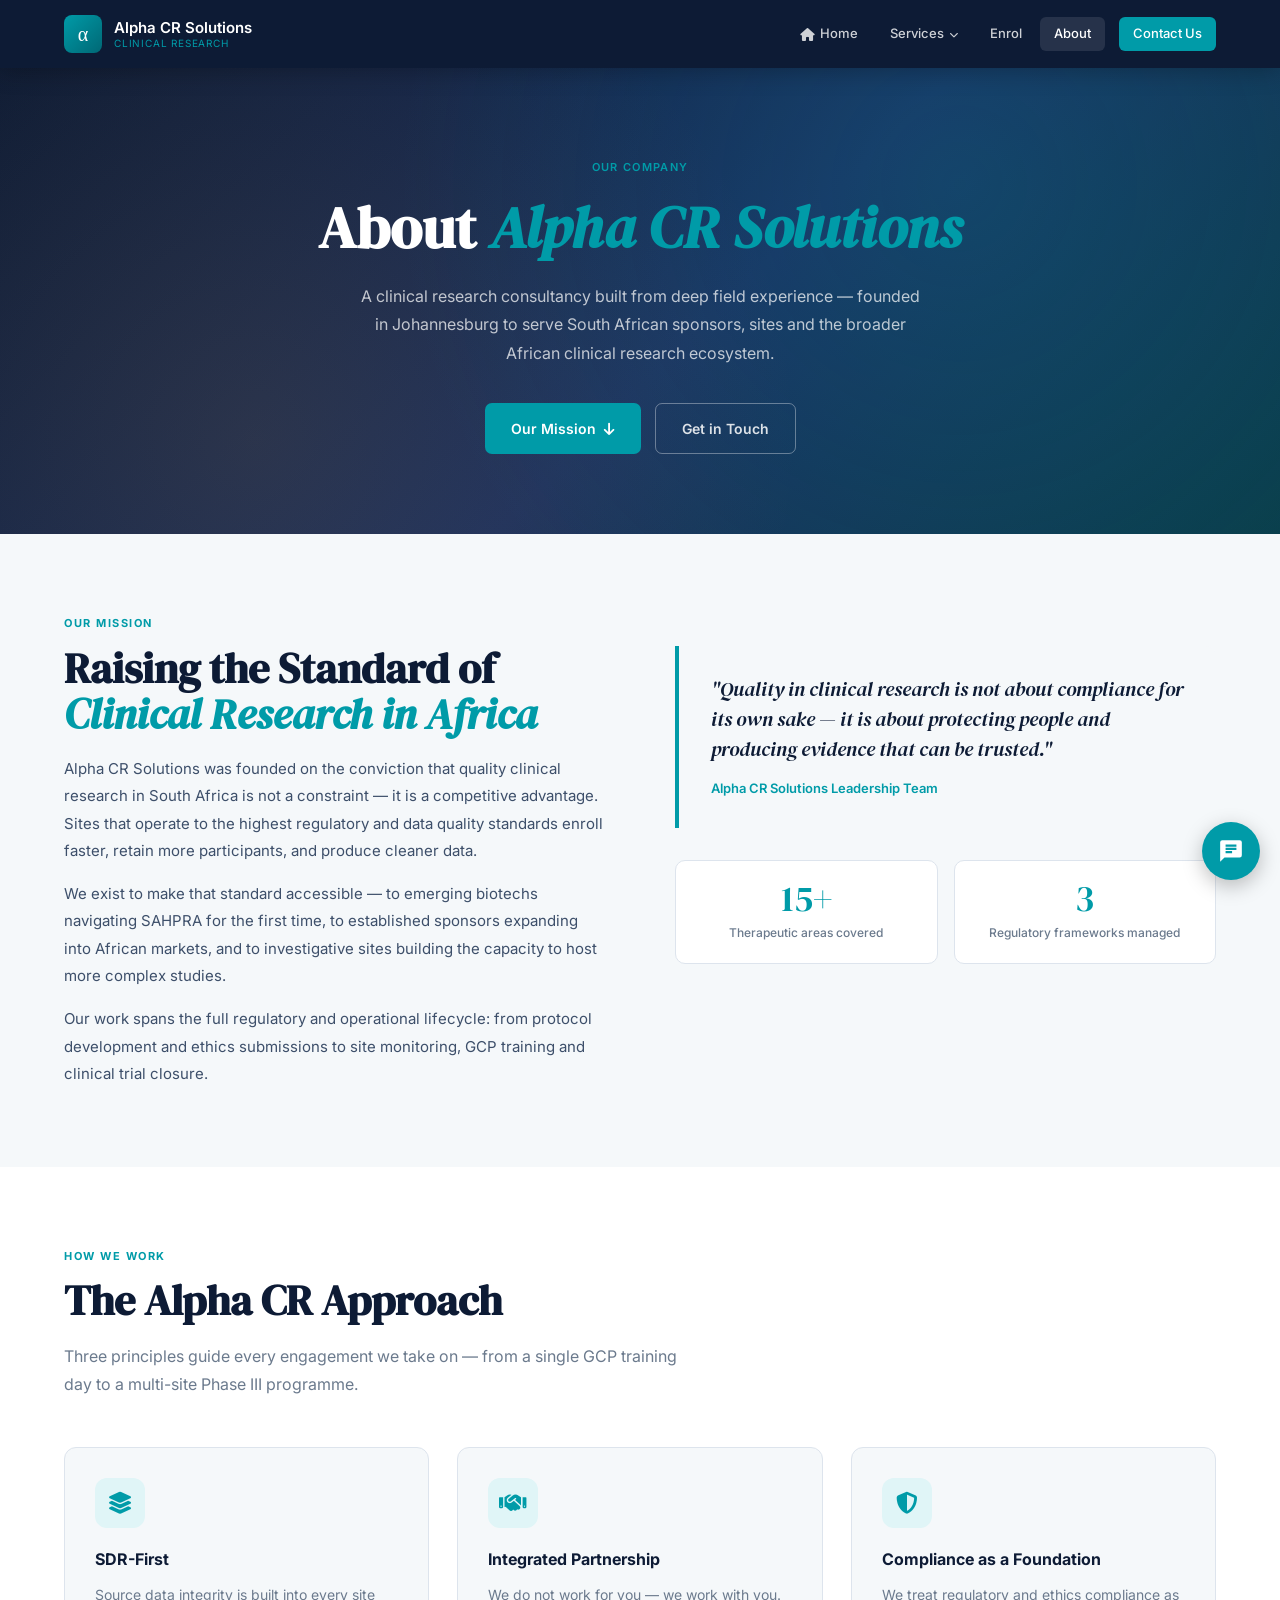
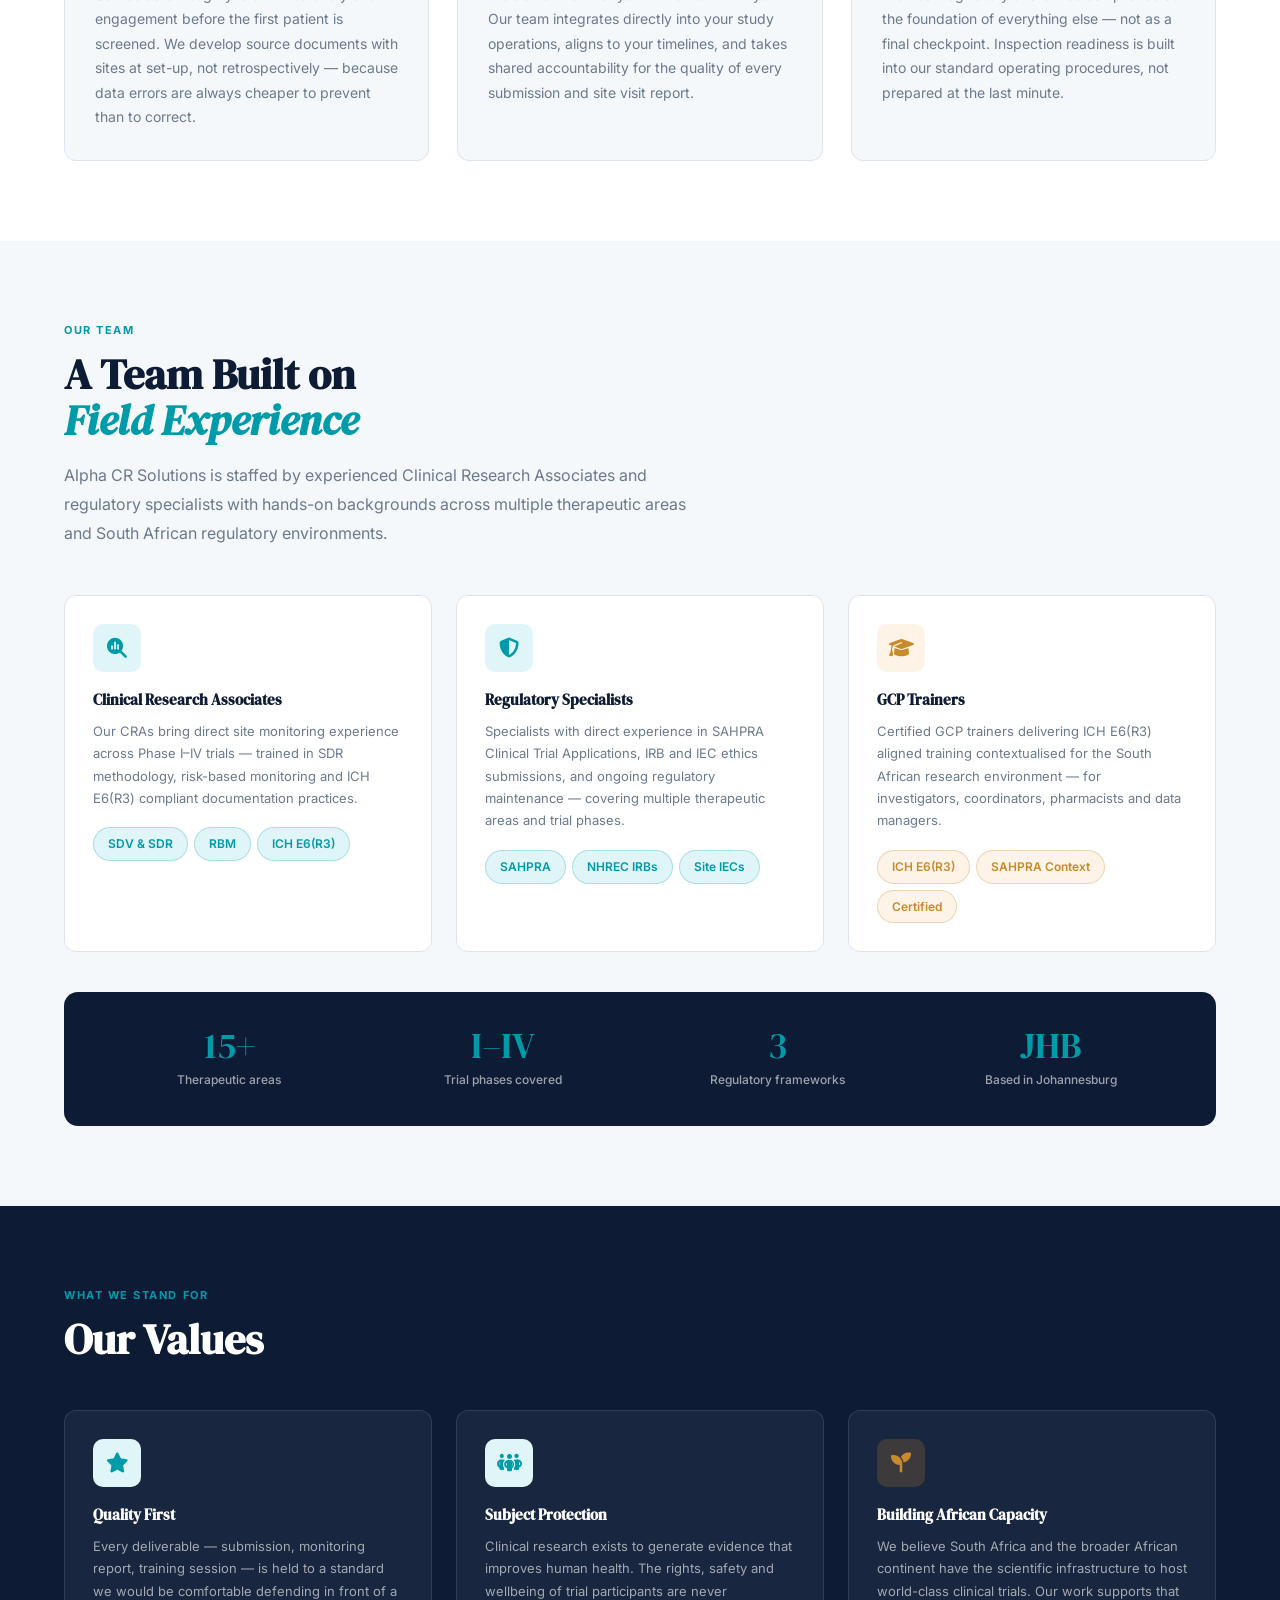
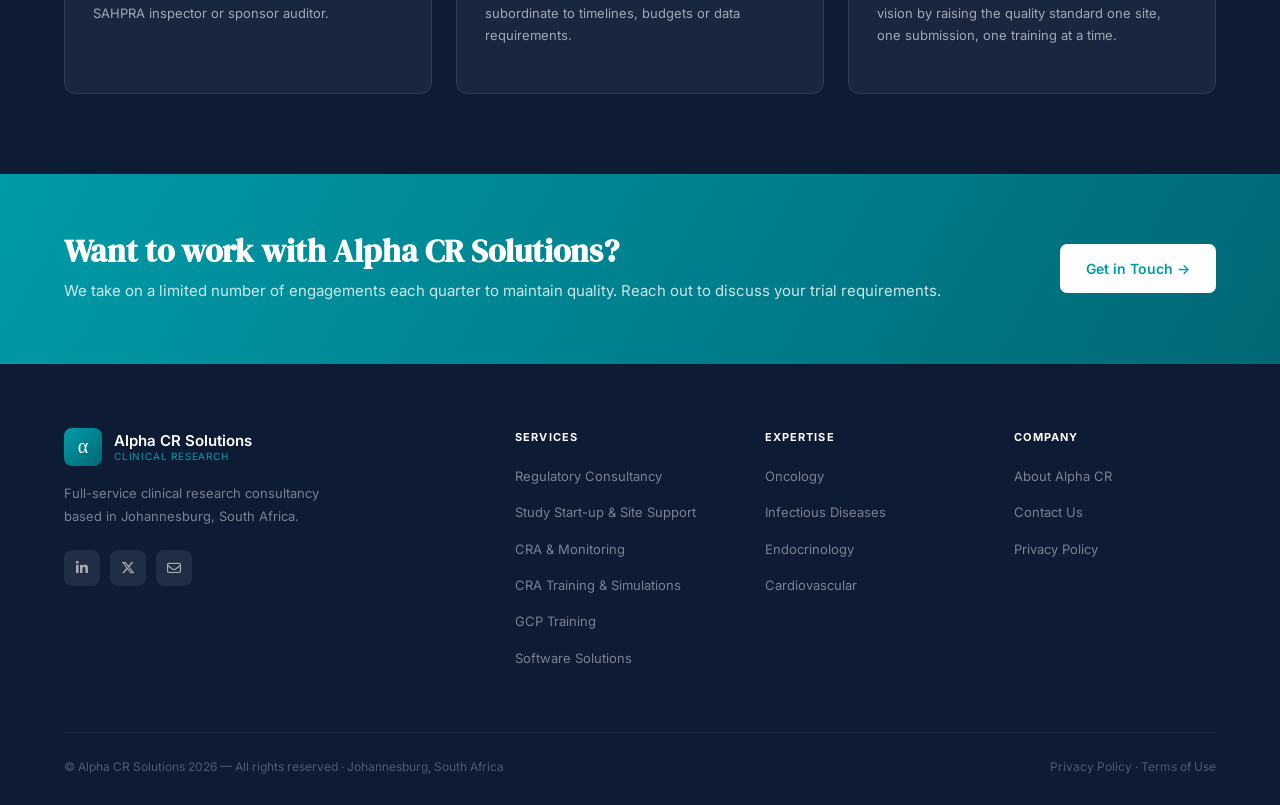
==== about.html @ a2007167 "Teach chat assistant about TransCelerate GCP recognition Add a dedicated TransCelerate topic and key" ====
<!DOCTYPE html>
<html lang="en">
<head>
<meta charset="UTF-8">
<meta name="viewport" content="width=device-width, initial-scale=1.0">
<title>About Us | Alpha CR Solutions</title>
<meta name="description" content="About Alpha CR Solutions — clinical research consultancy in Johannesburg, South Africa. SAHPRA regulatory submissions, GCP training and CRA services.">
<link href="https://fonts.googleapis.com/css2?family=DM+Serif+Display:ital@0;1&family=Inter:wght@300;400;500;600;700&display=swap" rel="stylesheet">
<link rel="stylesheet" href="https://cdnjs.cloudflare.com/ajax/libs/font-awesome/6.5.0/css/all.min.css">
<link rel="stylesheet" href="main.css">
<link rel="icon" href="favicon.svg" type="image/svg+xml">
<link rel="icon" type="image/png" sizes="32x32" href="favicon-32x32.png">
<link rel="icon" type="image/png" sizes="96x96" href="favicon-96x96.png">
<link rel="icon" type="image/png" sizes="16x16" href="favicon-16x16.png">
<link rel="apple-touch-icon" href="apple-touch-icon.png">
</head>
<body>

<!-- NAV -->
<nav class="site-nav">
  <a href="index.html" class="nav-logo">
    <div class="nav-logo-mark">α</div>
    <div class="nav-logo-text">Alpha CR Solutions<span>Clinical Research</span></div>
  </a>
  <ul class="nav-menu">
    <li><a href="index.html"><i class="fa-solid fa-house"></i> Home</a></li>
    <li>
      <a href="#">Services <i class="fa-solid fa-chevron-down"></i></a>
      <ul class="nav-dropdown">
        <li><a href="regulatory-consultancy.html"><i class="fa-solid fa-shield-halved"></i>Regulatory Consultancy</a></li>
        <li><a href="study-startup.html"><i class="fa-solid fa-rocket"></i>Study Start-up &amp; Site Support</a></li>
        <li><a href="cra-monitoring.html"><i class="fa-solid fa-magnifying-glass-chart"></i>CRA &amp; Monitoring</a></li>
        <li><a href="cra-training.html"><i class="fa-solid fa-user-graduate"></i>CRA Training &amp; Simulations</a></li>
        <li><a href="gcp-training.html"><i class="fa-solid fa-graduation-cap"></i>GCP Training</a></li>
        <li><a href="software.html"><i class="fa-solid fa-laptop-code"></i>Software Solutions</a></li>
      </ul>
    </li>
    <li><a href="enrolment.html">Enrol</a></li>
    <li class="active"><a href="about.html">About</a></li>
    <li><a href="contact.html" class="nav-cta">Contact Us</a></li>
  </ul>
  <button class="nav-hamburger" id="nav-burger"><span></span><span></span><span></span></button>
</nav>
<nav class="nav-mobile" id="nav-mobile">
  <a href="index.html">Home</a>
  <span class="mob-section">Services</span>
  <a href="regulatory-consultancy.html">Regulatory Consultancy</a>
  <a href="study-startup.html">Study Start-up &amp; Site Support</a>
  <a href="cra-monitoring.html">CRA &amp; Monitoring</a>
  <a href="cra-training.html">CRA Training &amp; Simulations</a>
  <a href="gcp-training.html">GCP Training</a>
  <a href="software.html">Software Solutions</a>
  <a href="enrolment.html">Enrol</a>
  <span class="mob-section">Company</span>
  <a href="about.html">About Us</a>
  <a href="contact.html" class="mob-cta">Contact Us</a>
</nav>

<!-- HERO -->
<section class="hero">
  <div class="hero-inner" style="max-width:800px;text-align:center;margin:0 auto;">
    <p class="hero-breadcrumb">Our Company</p>
    <h1>About <em>Alpha CR Solutions</em></h1>
    <p class="hero-sub" style="margin:0 auto 36px;max-width:560px;">A clinical research consultancy built from deep field experience — founded in Johannesburg to serve South African sponsors, sites and the broader African clinical research ecosystem.</p>
    <div class="hero-actions" style="justify-content:center;">
      <a href="#mission" class="btn btn-primary">Our Mission <i class="fa-solid fa-arrow-down"></i></a>
      <a href="contact.html" class="btn btn-ghost">Get in Touch</a>
    </div>
  </div>
</section>

<!-- MISSION -->
<section class="bg-off" id="mission">
  <div class="section-inner">
    <div style="display:grid;grid-template-columns:1fr 1fr;gap:70px;align-items:start;">
      <div>
        <span class="section-label">Our Mission</span>
        <h2 class="section-title">Raising the Standard of<br><em>Clinical Research in Africa</em></h2>
        <p style="font-size:15px;color:#3d4f6a;line-height:1.82;margin-bottom:16px;">Alpha CR Solutions was founded on the conviction that quality clinical research in South Africa is not a constraint — it is a competitive advantage. Sites that operate to the highest regulatory and data quality standards enroll faster, retain more participants, and produce cleaner data.</p>
        <p style="font-size:15px;color:#3d4f6a;line-height:1.82;margin-bottom:16px;">We exist to make that standard accessible — to emerging biotechs navigating SAHPRA for the first time, to established sponsors expanding into African markets, and to investigative sites building the capacity to host more complex studies.</p>
        <p style="font-size:15px;color:#3d4f6a;line-height:1.82;">Our work spans the full regulatory and operational lifecycle: from protocol development and ethics submissions to site monitoring, GCP training and clinical trial closure.</p>
      </div>
      <div>
        <div class="quote-block">
          <p>"Quality in clinical research is not about compliance for its own sake — it is about protecting people and producing evidence that can be trusted."</p>
          <cite>Alpha CR Solutions Leadership Team</cite>
        </div>
        <div style="margin-top:28px;display:grid;grid-template-columns:1fr 1fr;gap:16px;">
          <div style="background:var(--white);border:1px solid var(--border);border-radius:10px;padding:20px;text-align:center;">
            <div style="font-family:'DM Serif Display',serif;font-size:36px;color:var(--teal);line-height:1;">15+</div>
            <div style="font-size:12px;color:var(--gray);margin-top:6px;font-weight:500;">Therapeutic areas covered</div>
          </div>
          <div style="background:var(--white);border:1px solid var(--border);border-radius:10px;padding:20px;text-align:center;">
            <div style="font-family:'DM Serif Display',serif;font-size:36px;color:var(--teal);line-height:1;">3</div>
            <div style="font-size:12px;color:var(--gray);margin-top:6px;font-weight:500;">Regulatory frameworks managed</div>
          </div>
        </div>
      </div>
    </div>
  </div>
</section>

<!-- OUR APPROACH -->
<section class="bg-white" id="approach">
  <div class="section-inner">
    <span class="section-label">How We Work</span>
    <h2 class="section-title">The Alpha CR Approach</h2>
    <p class="section-lead">Three principles guide every engagement we take on — from a single GCP training day to a multi-site Phase III programme.</p>
    <div class="values-grid">
      <div class="value-card">
        <div class="value-icon"><i class="fa-solid fa-layer-group"></i></div>
        <h4>SDR-First</h4>
        <p>Source data integrity is built into every site engagement before the first patient is screened. We develop source documents with sites at set-up, not retrospectively — because data errors are always cheaper to prevent than to correct.</p>
      </div>
      <div class="value-card">
        <div class="value-icon"><i class="fa-solid fa-handshake"></i></div>
        <h4>Integrated Partnership</h4>
        <p>We do not work for you — we work with you. Our team integrates directly into your study operations, aligns to your timelines, and takes shared accountability for the quality of every submission and site visit report.</p>
      </div>
      <div class="value-card">
        <div class="value-icon"><i class="fa-solid fa-shield-halved"></i></div>
        <h4>Compliance as a Foundation</h4>
        <p>We treat regulatory and ethics compliance as the foundation of everything else — not as a final checkpoint. Inspection readiness is built into our standard operating procedures, not prepared at the last minute.</p>
      </div>
    </div>
  </div>
</section>

<!-- TEAM -->
<section class="bg-off">
  <div class="section-inner">
    <span class="section-label">Our Team</span>
    <h2 class="section-title">A Team Built on<br><em>Field Experience</em></h2>
    <p class="section-lead">Alpha CR Solutions is staffed by experienced Clinical Research Associates and regulatory specialists with hands-on backgrounds across multiple therapeutic areas and South African regulatory environments.</p>

    <div class="cards-grid-3" style="margin-top:48px;">
      <div class="service-card">
        <div class="card-icon"><i class="fa-solid fa-magnifying-glass-chart"></i></div>
        <h3>Clinical Research Associates</h3>
        <p>Our CRAs bring direct site monitoring experience across Phase I–IV trials — trained in SDR methodology, risk-based monitoring and ICH E6(R3) compliant documentation practices.</p>
        <div style="margin-top:16px;display:flex;gap:6px;flex-wrap:wrap;">
          <span class="badge badge-teal">SDV &amp; SDR</span>
          <span class="badge badge-teal">RBM</span>
          <span class="badge badge-teal">ICH E6(R3)</span>
        </div>
      </div>
      <div class="service-card">
        <div class="card-icon"><i class="fa-solid fa-shield-halved"></i></div>
        <h3>Regulatory Specialists</h3>
        <p>Specialists with direct experience in SAHPRA Clinical Trial Applications, IRB and IEC ethics submissions, and ongoing regulatory maintenance — covering multiple therapeutic areas and trial phases.</p>
        <div style="margin-top:16px;display:flex;gap:6px;flex-wrap:wrap;">
          <span class="badge badge-teal">SAHPRA</span>
          <span class="badge badge-teal">NHREC IRBs</span>
          <span class="badge badge-teal">Site IECs</span>
        </div>
      </div>
      <div class="service-card">
        <div class="card-icon gold"><i class="fa-solid fa-graduation-cap"></i></div>
        <h3>GCP Trainers</h3>
        <p>Certified GCP trainers delivering ICH E6(R3) aligned training contextualised for the South African research environment — for investigators, coordinators, pharmacists and data managers.</p>
        <div style="margin-top:16px;display:flex;gap:6px;flex-wrap:wrap;">
          <span class="badge badge-gold">ICH E6(R3)</span>
          <span class="badge badge-gold">SAHPRA Context</span>
          <span class="badge badge-gold">Certified</span>
        </div>
      </div>
    </div>

    <!-- Collective expertise strip -->
    <div style="background:var(--navy);border-radius:14px;padding:36px 40px;margin-top:40px;display:grid;grid-template-columns:repeat(4,1fr);gap:24px;">
      <div style="text-align:center;">
        <div style="font-family:'DM Serif Display',serif;font-size:36px;color:var(--teal);line-height:1;">15+</div>
        <div style="font-size:12px;color:rgba(255,255,255,.6);margin-top:6px;font-weight:500;">Therapeutic areas</div>
      </div>
      <div style="text-align:center;">
        <div style="font-family:'DM Serif Display',serif;font-size:36px;color:var(--teal);line-height:1;">I–IV</div>
        <div style="font-size:12px;color:rgba(255,255,255,.6);margin-top:6px;font-weight:500;">Trial phases covered</div>
      </div>
      <div style="text-align:center;">
        <div style="font-family:'DM Serif Display',serif;font-size:36px;color:var(--teal);line-height:1;">3</div>
        <div style="font-size:12px;color:rgba(255,255,255,.6);margin-top:6px;font-weight:500;">Regulatory frameworks</div>
      </div>
      <div style="text-align:center;">
        <div style="font-family:'DM Serif Display',serif;font-size:36px;color:var(--teal);line-height:1;">JHB</div>
        <div style="font-size:12px;color:rgba(255,255,255,.6);margin-top:6px;font-weight:500;">Based in Johannesburg</div>
      </div>
    </div>
  </div>
</section>

<!-- VALUES -->
<section class="bg-navy">
  <div class="section-inner">
    <span class="section-label">What We Stand For</span>
    <h2 class="section-title" style="color:#fff;">Our Values</h2>
    <div class="cards-grid-3" style="margin-top:48px;">
      <div class="service-card dark">
        <div class="card-icon"><i class="fa-solid fa-star"></i></div>
        <h3>Quality First</h3>
        <p>Every deliverable — submission, monitoring report, training session — is held to a standard we would be comfortable defending in front of a SAHPRA inspector or sponsor auditor.</p>
      </div>
      <div class="service-card dark">
        <div class="card-icon"><i class="fa-solid fa-people-group"></i></div>
        <h3>Subject Protection</h3>
        <p>Clinical research exists to generate evidence that improves human health. The rights, safety and wellbeing of trial participants are never subordinate to timelines, budgets or data requirements.</p>
      </div>
      <div class="service-card dark">
        <div class="card-icon" style="background:rgba(201,138,43,.2);color:var(--gold);"><i class="fa-solid fa-seedling"></i></div>
        <h3>Building African Capacity</h3>
        <p>We believe South Africa and the broader African continent have the scientific infrastructure to host world-class clinical trials. Our work supports that vision by raising the quality standard one site, one submission, one training at a time.</p>
      </div>
    </div>
  </div>
</section>

<!-- CTA -->
<section class="cta-banner">
  <div class="cta-banner-inner">
    <div class="cta-text">
      <h2>Want to work with Alpha CR Solutions?</h2>
      <p>We take on a limited number of engagements each quarter to maintain quality. Reach out to discuss your trial requirements.</p>
    </div>
    <a href="contact.html" class="btn btn-white">Get in Touch →</a>
  </div>
</section>

<!-- FOOTER -->
<footer class="site-footer">
  <div class="footer-grid">
    <div class="footer-brand">
      <a href="index.html" class="nav-logo" style="margin-bottom:4px;">
        <div class="nav-logo-mark">α</div>
        <div class="nav-logo-text" style="color:#fff;">Alpha CR Solutions<span>Clinical Research</span></div>
      </a>
      <p>Full-service clinical research consultancy based in Johannesburg, South Africa.</p>
      <div class="social-links">
        <a href="https://www.linkedin.com/company/alpha-cr-solutions/" target="_blank" rel="noopener"><i class="fa-brands fa-linkedin-in"></i></a>
        <a href="https://x.com/acrsoln" target="_blank" rel="noopener" aria-label="X / Twitter"><i class="fa-brands fa-x-twitter"></i></a>
        <a href="mailto:info@alphacrsolutions.co.za"><i class="fa-regular fa-envelope"></i></a>
      </div>
    </div>
    <div class="footer-col"><h4>Services</h4><ul>
      <li><a href="regulatory-consultancy.html">Regulatory Consultancy</a></li>
      <li><a href="study-startup.html">Study Start-up &amp; Site Support</a></li>
      <li><a href="cra-monitoring.html">CRA &amp; Monitoring</a></li>
      <li><a href="cra-training.html">CRA Training &amp; Simulations</a></li>
      <li><a href="gcp-training.html">GCP Training</a></li>
      <li><a href="software.html">Software Solutions</a></li>
    </ul></div>
    <div class="footer-col"><h4>Expertise</h4><ul>
      <li><a href="#">Oncology</a></li><li><a href="#">Infectious Diseases</a></li>
      <li><a href="#">Endocrinology</a></li><li><a href="#">Cardiovascular</a></li>
    </ul></div>
    <div class="footer-col"><h4>Company</h4><ul>
      <li><a href="about.html">About Alpha CR</a></li>
      <li><a href="contact.html">Contact Us</a></li>
      <li><a href="privacy-policy.html">Privacy Policy</a></li>
    </ul></div>
  </div>
  <div class="footer-bottom">
    <span>© Alpha CR Solutions 2026 — All rights reserved · Johannesburg, South Africa</span>
    <span><a href="privacy-policy.html">Privacy Policy</a> · <a href="terms-of-use.html">Terms of Use</a></span>
  </div>
</footer>
<script src="main.js"></script>
<script src="chat-widget.js?v=2" defer></script>
</body>
</html>
---- main.css ----
/* ================================================================
   ALPHA CR SOLUTIONS — MAIN STYLESHEET
   Fonts: DM Serif Display + Inter (Google Fonts)
   Icons: Font Awesome 6
   ================================================================ */

/* ── Variables ─────────────────────────────────────────────────── */
:root {
  --navy:     #0D1B35;
  --navy-md:  #1a2f54;
  --teal:     #009BA8;
  --teal-dk:  #006875;
  --teal-lt:  #e0f5f7;
  --gold:     #C98A2B;
  --gold-lt:  #fdf4e7;
  --white:    #ffffff;
  --off:      #F5F8FA;
  --gray:     #6b7a8d;
  --gray-lt:  #9aabb8;
  --border:   #dde4ed;
  --text:     #1a2740;
  --radius:   10px;
  --shadow:   0 4px 24px rgba(0,0,0,0.07);
  --shadow-lg:0 12px 48px rgba(0,0,0,0.12);
}

/* ── Reset & Base ──────────────────────────────────────────────── */
*, *::before, *::after { box-sizing: border-box; margin: 0; padding: 0; }
html { scroll-behavior: smooth; font-size: 16px; }
body {
  font-family: 'Inter', sans-serif;
  color: var(--text);
  background: var(--white);
  line-height: 1.65;
  -webkit-font-smoothing: antialiased;
  overflow-x: hidden;
}
img { max-width: 100%; display: block; }
a { text-decoration: none; color: inherit; }
ul { list-style: none; }

/* ── Typography ────────────────────────────────────────────────── */
.serif { font-family: 'DM Serif Display', serif; }
h1, h2, h3 { font-family: 'DM Serif Display', serif; line-height: 1.1; }
h1 { font-size: clamp(34px, 5vw, 58px); }
h2 { font-size: clamp(26px, 3.5vw, 42px); }
h3 { font-size: clamp(18px, 2vw, 22px); }

/* ── Section shells ────────────────────────────────────────────── */
section { padding: 80px 5%; }
.section-inner { max-width: 1200px; margin: 0 auto; }
.section-label {
  display: block;
  font-size: 11px; font-weight: 700;
  letter-spacing: 0.14em; text-transform: uppercase;
  color: var(--teal); margin-bottom: 12px;
}
.section-title { color: var(--navy); margin-bottom: 18px; }
.section-title em { font-style: italic; color: var(--teal); }
.section-lead {
  font-size: 16px; color: var(--gray);
  max-width: 640px; line-height: 1.8;
}
.section-centered { text-align: center; }
.section-centered .section-lead { margin: 0 auto; }
.bg-off   { background: var(--off); }
.bg-white { background: var(--white); }
.bg-navy  { background: var(--navy); }

/* ── Buttons ───────────────────────────────────────────────────── */
.btn {
  display: inline-flex; align-items: center; gap: 8px;
  padding: 13px 26px; border-radius: 7px;
  font-size: 14px; font-weight: 600;
  transition: transform 0.15s, box-shadow 0.2s, background 0.2s;
  cursor: pointer; border: none;
}
.btn:hover { transform: translateY(-1px); }
.btn-primary  { background: var(--teal);  color: var(--white); }
.btn-primary:hover  { background: #00b4c2; }
.btn-navy    { background: var(--navy);  color: var(--white); }
.btn-navy:hover    { background: var(--navy-md); }
.btn-ghost   { background: transparent; color: rgba(255,255,255,0.85); border: 1.5px solid rgba(255,255,255,0.35); }
.btn-ghost:hover   { background: rgba(255,255,255,0.1); border-color: rgba(255,255,255,0.7); }
.btn-white   { background: var(--white); color: var(--teal); }
.btn-white:hover   { box-shadow: 0 8px 24px rgba(0,0,0,0.18); }
.btn-outline { background: transparent; color: var(--teal); border: 1.5px solid var(--teal); }
.btn-outline:hover { background: var(--teal-lt); }

/* ── Navigation ────────────────────────────────────────────────── */
.site-nav {
  position: sticky; top: 0; z-index: 200;
  background: var(--navy);
  display: flex; align-items: center; justify-content: space-between;
  padding: 0 5%; height: 68px;
  box-shadow: 0 2px 24px rgba(0,0,0,0.28);
}
.nav-logo { display: flex; align-items: center; gap: 12px; }
.nav-logo-mark {
  width: 38px; height: 38px;
  background: linear-gradient(135deg, var(--teal), var(--teal-dk));
  border-radius: 8px;
  display: flex; align-items: center; justify-content: center;
  font-family: 'DM Serif Display', serif;
  font-size: 20px; color: #fff; flex-shrink: 0;
}
.nav-logo-text { font-size: 15px; font-weight: 600; color: #fff; line-height: 1.2; }
.nav-logo-text span {
  display: block; font-size: 10px; font-weight: 400;
  color: var(--teal); letter-spacing: 0.08em; text-transform: uppercase;
}
.nav-menu { display: flex; align-items: center; gap: 4px; }
.nav-menu > li { position: relative; }
.nav-menu > li > a {
  display: flex; align-items: center; gap: 5px;
  color: rgba(255,255,255,0.8); font-size: 13px; font-weight: 500;
  padding: 6px 14px; border-radius: 6px; transition: all 0.2s;
}
.nav-menu > li > a:hover,
.nav-menu > li.active > a { color: #fff; background: rgba(255,255,255,0.1); }
.nav-menu > li > a i.fa-chevron-down { font-size: 9px; transition: transform 0.2s; }
.nav-menu > li:hover > a i.fa-chevron-down { transform: rotate(180deg); }

/* Dropdown */
.nav-dropdown {
  position: absolute; top: calc(100% + 8px); left: 0;
  background: var(--white); border-radius: 10px;
  min-width: 230px; padding: 8px;
  box-shadow: 0 12px 40px rgba(0,0,0,0.15);
  border: 1px solid var(--border);
  opacity: 0; visibility: hidden; transform: translateY(-6px);
  transition: all 0.2s;
}
.nav-menu > li:hover .nav-dropdown {
  opacity: 1; visibility: visible; transform: translateY(0);
}
.nav-dropdown a {
  display: flex; align-items: center; gap: 10px;
  color: var(--text); font-size: 13px; font-weight: 500;
  padding: 10px 12px; border-radius: 7px; transition: background 0.15s;
}
.nav-dropdown a:hover { background: var(--off); color: var(--teal); }
.nav-dropdown a i { color: var(--teal); font-size: 13px; width: 16px; text-align: center; }
.nav-cta {
  background: var(--teal) !important; color: #fff !important;
  margin-left: 10px; border-radius: 7px;
}
.nav-cta:hover { background: #00b4c2 !important; }

/* Hamburger */
.nav-hamburger {
  display: none; flex-direction: column; gap: 5px;
  background: none; border: none; cursor: pointer; padding: 4px;
}
.nav-hamburger span {
  display: block; width: 24px; height: 2px;
  background: rgba(255,255,255,0.8); border-radius: 2px;
  transition: all 0.25s;
}
.nav-hamburger.open span:nth-child(1) { transform: translateY(7px) rotate(45deg); }
.nav-hamburger.open span:nth-child(2) { opacity: 0; }
.nav-hamburger.open span:nth-child(3) { transform: translateY(-7px) rotate(-45deg); }

/* Mobile overlay */
.nav-mobile {
  display: none; position: fixed;
  inset: 68px 0 0 0; z-index: 190;
  background: var(--navy); overflow-y: auto;
  padding: 20px 5% 40px; flex-direction: column; gap: 4px;
}
.nav-mobile.open { display: flex; }
.nav-mobile a {
  color: rgba(255,255,255,0.8); font-size: 15px; font-weight: 500;
  padding: 13px 16px; border-radius: 8px; transition: all 0.2s;
}
.nav-mobile a:hover { background: rgba(255,255,255,0.08); color: #fff; }
.nav-mobile .mob-section {
  font-size: 10px; font-weight: 700; letter-spacing: 0.12em;
  text-transform: uppercase; color: var(--teal);
  padding: 18px 16px 6px; margin-top: 8px;
}
.nav-mobile .mob-cta {
  background: var(--teal); color: #fff !important; text-align: center;
  margin-top: 16px; border-radius: 8px;
}

/* ── Hero base ─────────────────────────────────────────────────── */
.hero {
  background: linear-gradient(135deg, var(--navy) 0%, #1a3060 55%, #0a3d4a 100%);
  position: relative; overflow: hidden; padding: 90px 5% 80px;
}
.hero::before {
  content: '';
  position: absolute; inset: 0;
  background-image:
    radial-gradient(circle at 75% 25%, rgba(0,155,168,.18) 0%, transparent 55%),
    radial-gradient(circle at 20% 80%, rgba(201,138,43,.12) 0%, transparent 50%);
}
.hero-inner { position: relative; z-index: 1; max-width: 1200px; margin: 0 auto; }
.hero-breadcrumb {
  font-size: 11px; font-weight: 600; letter-spacing: 0.12em;
  text-transform: uppercase; color: var(--teal); margin-bottom: 20px;
}
.hero h1 { color: #fff; margin-bottom: 22px; }
.hero h1 em { font-style: italic; color: var(--teal); }
.hero-sub {
  font-size: 16px; color: rgba(255,255,255,.72);
  max-width: 500px; line-height: 1.78; margin-bottom: 36px;
}
.hero-actions { display: flex; gap: 14px; flex-wrap: wrap; }

/* Hero split (two-column — inner pages) */
.hero-split .hero-inner {
  display: grid; grid-template-columns: 1fr 1fr; gap: 60px; align-items: center;
}

/* Hero stat cards (in split hero) */
.hero-stat-grid { display: grid; grid-template-columns: 1fr 1fr; gap: 14px; }
.hero-stat-card {
  background: rgba(255,255,255,.06);
  border: 1px solid rgba(255,255,255,.12);
  border-radius: 12px; padding: 22px;
  backdrop-filter: blur(8px);
}
.hero-stat-card .hsc-icon {
  width: 38px; height: 38px; border-radius: 9px;
  background: rgba(0,155,168,.2); color: var(--teal);
  display: flex; align-items: center; justify-content: center;
  font-size: 16px; margin-bottom: 12px;
}
.hero-stat-card h4 { font-size: 13px; font-weight: 600; color: #fff; margin-bottom: 5px; }
.hero-stat-card p  { font-size: 11.5px; color: rgba(255,255,255,.5); line-height: 1.5; }

/* ── Stats strip ───────────────────────────────────────────────── */
.stats-strip {
  background: var(--teal); padding: 0 5%;
}
.stats-strip-inner {
  max-width: 1200px; margin: 0 auto;
  display: grid; grid-template-columns: repeat(4,1fr);
}
.stat-item {
  padding: 30px 20px; text-align: center;
  border-right: 1px solid rgba(255,255,255,.2);
}
.stat-item:last-child { border-right: none; }
.stat-num {
  font-family: 'DM Serif Display', serif;
  font-size: 38px; color: #fff; line-height: 1; margin-bottom: 6px;
}
.stat-label { font-size: 12px; color: rgba(255,255,255,.75); font-weight: 500; }

/* ── Two-col intro ─────────────────────────────────────────────── */
.intro-grid {
  display: grid; grid-template-columns: 1fr 400px; gap: 60px; align-items: start;
}
.intro-body p { font-size: 15px; color: #3d4f6a; line-height: 1.82; margin-bottom: 16px; }
.intro-body strong { color: var(--navy); }
.capability-card {
  background: var(--navy); border-radius: 14px; padding: 32px;
}
.capability-card h3 { color: #fff; font-size: 20px; margin-bottom: 20px; }
.cap-list li {
  display: flex; align-items: flex-start; gap: 10px;
  padding: 9px 0; border-bottom: 1px solid rgba(255,255,255,.08);
  font-size: 13px; color: rgba(255,255,255,.78); line-height: 1.5;
}
.cap-list li:last-child { border-bottom: none; }
.cap-dot { width: 6px; height: 6px; border-radius: 50%; background: var(--teal); flex-shrink: 0; margin-top: 7px; }

/* ── Service cards ─────────────────────────────────────────────── */
.cards-grid-3 { display: grid; grid-template-columns: repeat(3,1fr); gap: 24px; margin-top: 48px; }
.cards-grid-4 { display: grid; grid-template-columns: repeat(4,1fr); gap: 20px; margin-top: 48px; }
.cards-grid-2 { display: grid; grid-template-columns: repeat(2,1fr); gap: 28px; margin-top: 48px; }

.service-card {
  background: var(--white); border-radius: 12px;
  border: 1px solid var(--border); padding: 28px;
  transition: box-shadow .25s, transform .2s;
}
.service-card:hover { box-shadow: var(--shadow-lg); transform: translateY(-3px); }
.service-card.dark {
  background: rgba(255,255,255,.05);
  border-color: rgba(255,255,255,.1);
}
.service-card.dark:hover { background: rgba(255,255,255,.08); }
.card-icon {
  width: 48px; height: 48px; border-radius: 10px;
  background: var(--teal-lt); color: var(--teal);
  display: flex; align-items: center; justify-content: center;
  font-size: 20px; margin-bottom: 18px;
}
.card-icon.gold { background: var(--gold-lt); color: var(--gold); }
.card-icon.navy { background: rgba(13,27,53,.08); color: var(--navy); }
.service-card h3 { font-size: 15px; font-weight: 700; color: var(--navy); margin-bottom: 10px; line-height: 1.3; }
.service-card.dark h3 { color: #fff; }
.service-card > p { font-size: 13px; color: var(--gray); line-height: 1.72; margin-bottom: 18px; }
.service-card.dark > p { color: rgba(255,255,255,.6); }
.service-card .card-link {
  font-size: 13px; font-weight: 600; color: var(--teal);
  display: flex; align-items: center; gap: 6px;
  margin-top: 18px; transition: gap .2s;
}
.service-card .card-link:hover { gap: 10px; }

.service-list li {
  font-size: 12.5px; color: #3d4f6a;
  padding: 6px 0; border-bottom: 1px solid var(--border);
  display: flex; gap: 8px; line-height: 1.5;
}
.service-list li:last-child { border-bottom: none; }
.service-list li::before {
  content: ''; display: block;
  width: 5px; height: 5px; border-radius: 50%;
  background: var(--teal); flex-shrink: 0; margin-top: 7px;
}

/* ── Feature blocks ────────────────────────────────────────────── */
.feature-grid {
  display: grid; grid-template-columns: repeat(3,1fr); gap: 32px; margin-top: 48px;
}
.feature-block { padding: 4px; }
.feature-num {
  font-family: 'DM Serif Display', serif;
  font-size: 48px; color: var(--teal); opacity: .35;
  line-height: 1; margin-bottom: 12px;
}
.feature-block h4 { font-size: 16px; font-weight: 700; color: var(--navy); margin-bottom: 10px; }
.feature-block p  { font-size: 14px; color: var(--gray); line-height: 1.75; }

/* ── Pathway / timeline ────────────────────────────────────────── */
.pathway-steps {
  display: grid; grid-template-columns: repeat(6,1fr);
  margin-top: 52px; position: relative;
}
.pathway-steps::before {
  content: ''; position: absolute;
  top: 34px; left: calc(100%/12); right: calc(100%/12);
  height: 2px;
  background: linear-gradient(90deg, var(--teal), var(--gold));
  z-index: 0;
}
.pathway-step {
  position: relative; z-index: 1;
  display: flex; flex-direction: column; align-items: center;
  text-align: center; padding: 0 6px;
}
.step-circle {
  width: 68px; height: 68px; border-radius: 50%;
  background: var(--white); border: 2px solid var(--border);
  display: flex; align-items: center; justify-content: center;
  font-size: 20px; color: var(--gray); margin-bottom: 16px;
  position: relative; transition: all .25s;
  box-shadow: 0 4px 16px rgba(0,0,0,.07);
}
.pathway-step:hover .step-circle {
  border-color: var(--teal); color: var(--teal);
  transform: translateY(-4px);
  box-shadow: 0 10px 28px rgba(0,155,168,.18);
}
.step-num {
  position: absolute; top: -6px; right: -6px;
  width: 22px; height: 22px; border-radius: 50%;
  background: var(--teal); color: #fff;
  font-size: 10px; font-weight: 700;
  display: flex; align-items: center; justify-content: center;
}
.step-title { font-size: 12px; font-weight: 600; color: var(--navy); margin-bottom: 5px; line-height: 1.3; }
.step-body  { font-size: 11px; color: var(--gray); line-height: 1.5; }
.step-gold .step-circle { border-color: rgba(201,138,43,.35); }
.step-gold:hover .step-circle { border-color: var(--gold); color: var(--gold); box-shadow: 0 10px 28px rgba(201,138,43,.18); }
.step-gold .step-num { background: var(--gold); }

/* ── Authority cards ───────────────────────────────────────────── */
.authority-card { border: 1px solid var(--border); border-radius: 12px; overflow: hidden; }
.authority-header {
  background: var(--navy); padding: 18px 22px;
  display: flex; align-items: center; gap: 14px;
}
.authority-flag {
  width: 38px; height: 38px; border-radius: 8px;
  background: rgba(255,255,255,.1);
  display: flex; align-items: center; justify-content: center; font-size: 19px;
}
.authority-header h3 { font-size: 14px; font-weight: 600; color: #fff; line-height: 1.2; }
.authority-header p  { font-size: 11px; color: rgba(255,255,255,.5); margin-top: 2px; }
.authority-header h3 a { color: inherit; }
.authority-header h3 a:hover { text-decoration: underline; }
.ref-link { color: var(--teal); }
.ref-link:hover { text-decoration: underline; }
.authority-body { padding: 4px 22px 14px; }
.authority-body li {
  font-size: 12.5px; color: #3d4f6a;
  padding: 8px 0; border-bottom: 1px solid var(--border);
  display: flex; gap: 10px; line-height: 1.5;
}
.authority-body li:last-child { border-bottom: none; }
.authority-body li i { color: var(--teal); font-size: 11px; margin-top: 4px; flex-shrink: 0; }

/* ── GCP Modules grid ──────────────────────────────────────────── */
.gcp-highlight { background: var(--navy); border-radius: 14px; padding: 34px; }
.gcp-highlight h3 { color: #fff; margin-bottom: 22px; }
.gcp-modules {
  display: grid; grid-template-columns: 1fr 1fr; gap: 10px;
}
.gcp-modules li {
  background: rgba(255,255,255,.07); border-radius: 8px;
  padding: 11px 13px; font-size: 12px; color: rgba(255,255,255,.8);
  display: flex; align-items: center; gap: 8px;
}
.gcp-modules li i { color: var(--teal); font-size: 11px; flex-shrink: 0; }

/* ── Therapeutic areas ─────────────────────────────────────────── */
.ta-grid {
  display: grid; grid-template-columns: repeat(4,1fr); gap: 16px; margin-top: 40px;
}
.ta-card {
  border: 1px solid var(--border); border-radius: 10px; padding: 22px 18px;
  display: flex; align-items: center; gap: 14px;
  transition: box-shadow .2s, transform .2s;
}
.ta-card:hover { box-shadow: var(--shadow); transform: translateY(-2px); }
.ta-icon {
  width: 42px; height: 42px; border-radius: 9px; flex-shrink: 0;
  background: var(--teal-lt); color: var(--teal);
  display: flex; align-items: center; justify-content: center; font-size: 18px;
}
.ta-card h4 { font-size: 13px; font-weight: 600; color: var(--navy); }
.ta-card p  { font-size: 11px; color: var(--gray); margin-top: 3px; }

/* ── Testimonial / quote ───────────────────────────────────────── */
.quote-block {
  background: var(--off); border-left: 4px solid var(--teal);
  border-radius: 0 10px 10px 0; padding: 28px 32px; margin: 32px 0;
}
.quote-block p { font-family: 'DM Serif Display', serif; font-size: 20px; color: var(--navy); font-style: italic; line-height: 1.5; }
.quote-block cite { display: block; margin-top: 14px; font-size: 13px; font-weight: 600; color: var(--teal); font-style: normal; }

/* ── Values grid ───────────────────────────────────────────────── */
.values-grid {
  display: grid; grid-template-columns: repeat(3,1fr); gap: 28px; margin-top: 48px;
}
.value-card {
  padding: 30px;
  border-radius: 12px; background: var(--off);
  border: 1px solid var(--border);
}
.value-card .value-icon {
  width: 50px; height: 50px; border-radius: 12px;
  background: var(--teal-lt); color: var(--teal);
  display: flex; align-items: center; justify-content: center;
  font-size: 22px; margin-bottom: 18px;
}
.value-card h4 { font-size: 16px; font-weight: 700; color: var(--navy); margin-bottom: 10px; }
.value-card p  { font-size: 14px; color: var(--gray); line-height: 1.75; }

/* ── Team card ─────────────────────────────────────────────────── */
.team-card {
  background: var(--white); border: 1px solid var(--border);
  border-radius: 14px; overflow: hidden;
}
.team-avatar {
  height: 220px;
  background: linear-gradient(135deg, var(--navy) 0%, #1a3060 60%, #0a3d4a 100%);
  display: flex; align-items: center; justify-content: center;
}
.team-avatar-initials {
  width: 90px; height: 90px; border-radius: 50%;
  background: rgba(255,255,255,.12); border: 2px solid rgba(255,255,255,.25);
  display: flex; align-items: center; justify-content: center;
  font-family: 'DM Serif Display', serif;
  font-size: 36px; color: #fff;
}
.team-info { padding: 24px; }
.team-info h4 { font-size: 17px; font-weight: 700; color: var(--navy); margin-bottom: 4px; }
.team-info .role { font-size: 13px; color: var(--teal); font-weight: 600; margin-bottom: 14px; }
.team-info p { font-size: 13px; color: var(--gray); line-height: 1.75; }

/* ── CTA banner ────────────────────────────────────────────────── */
.cta-banner { background: linear-gradient(120deg, var(--teal) 0%, var(--teal-dk) 100%); padding: 60px 5%; }
.cta-banner-inner {
  max-width: 1200px; margin: 0 auto;
  display: flex; align-items: center; justify-content: space-between; gap: 32px;
}
.cta-text h2 { font-family: 'DM Serif Display', serif; font-size: clamp(22px,2.5vw,34px); color: #fff; margin-bottom: 10px; }
.cta-text p  { font-size: 15px; color: rgba(255,255,255,.8); }

/* ── Contact form ──────────────────────────────────────────────── */
.contact-grid { display: grid; grid-template-columns: 1fr 380px; gap: 60px; align-items: start; }
.form-group { margin-bottom: 20px; }
.form-group label {
  display: block; font-size: 13px; font-weight: 600;
  color: var(--navy); margin-bottom: 6px;
}
.form-control {
  width: 100%; padding: 12px 16px; border-radius: 8px;
  border: 1.5px solid var(--border); background: var(--white);
  font-family: 'Inter', sans-serif; font-size: 14px; color: var(--text);
  transition: border-color .2s, box-shadow .2s;
  outline: none;
}
.form-control:focus { border-color: var(--teal); box-shadow: 0 0 0 3px rgba(0,155,168,.12); }
textarea.form-control { min-height: 140px; resize: vertical; }
select.form-control { appearance: none; cursor: pointer; }
.form-row { display: grid; grid-template-columns: 1fr 1fr; gap: 16px; }
.contact-info-card {
  background: var(--navy); border-radius: 14px; padding: 32px; color: #fff;
}
.contact-info-card h3 { color: #fff; margin-bottom: 24px; }
.contact-item {
  display: flex; gap: 14px; margin-bottom: 22px; align-items: flex-start;
}
.contact-item:last-child { margin-bottom: 0; }
.contact-item-icon {
  width: 40px; height: 40px; border-radius: 9px; flex-shrink: 0;
  background: rgba(0,155,168,.2); color: var(--teal);
  display: flex; align-items: center; justify-content: center; font-size: 16px;
}
.contact-item h5 { font-size: 12px; font-weight: 600; color: rgba(255,255,255,.5); text-transform: uppercase; letter-spacing: 0.08em; margin-bottom: 5px; }
.contact-item p  { font-size: 13px; color: rgba(255,255,255,.8); line-height: 1.6; }
.contact-item a  { color: var(--teal); }

/* ── Badge ─────────────────────────────────────────────────────── */
.badge {
  display: inline-flex; align-items: center; gap: 6px;
  padding: 6px 14px; border-radius: 20px;
  font-size: 12px; font-weight: 600;
}
.badge-teal { background: var(--teal-lt); color: var(--teal); border: 1px solid rgba(0,155,168,.25); }
.badge-gold { background: var(--gold-lt); color: var(--gold); border: 1px solid rgba(201,138,43,.3); }
.badge-navy { background: rgba(13,27,53,.08); color: var(--navy); border: 1px solid rgba(13,27,53,.15); }

/* ── Recognition banner ────────────────────────────────────────── */
.recognition-banner {
  display: flex; gap: 28px; align-items: flex-start;
  background: var(--white); border: 1px solid var(--border);
  border-left: 5px solid var(--gold);
  border-radius: 16px; padding: 32px 36px;
  box-shadow: 0 18px 40px -28px rgba(13,27,53,.4);
}
.recognition-mark {
  flex-shrink: 0; width: 56px; height: 56px; border-radius: 14px;
  background: var(--gold-lt); color: var(--gold);
  display: flex; align-items: center; justify-content: center; font-size: 26px;
}
.recognition-body h2 {
  font-family: 'DM Serif Display', serif;
  font-size: clamp(20px,2.2vw,28px); color: var(--navy);
  margin: 12px 0 10px;
}
.recognition-body p { font-size: 15px; color: var(--text); line-height: 1.7; }
.recognition-body p + p { margin-top: 12px; }
@media (max-width: 600px) {
  .recognition-banner { flex-direction: column; gap: 18px; padding: 26px 22px; }
}

/* ── Divider ────────────────────────────────────────────────────── */
.divider { height: 1px; background: var(--border); margin: 0; }

/* ── Footer ────────────────────────────────────────────────────── */
.site-footer { background: var(--navy); color: rgba(255,255,255,.6); padding: 64px 5% 28px; }
.footer-grid {
  max-width: 1200px; margin: 0 auto;
  display: grid; grid-template-columns: 2fr 1fr 1fr 1fr; gap: 48px; margin-bottom: 52px;
}
.footer-brand p { font-size: 13px; color: rgba(255,255,255,.45); line-height: 1.78; margin: 16px 0 22px; max-width: 280px; }
.social-links { display: flex; gap: 10px; }
.social-links a {
  width: 36px; height: 36px; border-radius: 8px;
  background: rgba(255,255,255,.08);
  display: flex; align-items: center; justify-content: center;
  color: rgba(255,255,255,.6); font-size: 14px;
  transition: background .2s, color .2s;
}
.social-links a:hover { background: var(--teal); color: #fff; }
.footer-col h4 {
  font-size: 11px; font-weight: 700; letter-spacing: 0.1em;
  text-transform: uppercase; color: #fff; margin-bottom: 16px;
}
.footer-col ul li { margin-bottom: 10px; }
.footer-col ul li a { font-size: 13px; color: rgba(255,255,255,.45); transition: color .2s; }
.footer-col ul li a:hover { color: var(--teal); }
.footer-bottom {
  max-width: 1200px; margin: 0 auto;
  border-top: 1px solid rgba(255,255,255,.08); padding-top: 24px;
  display: flex; align-items: center; justify-content: space-between;
  font-size: 12px; color: rgba(255,255,255,.28);
}
.footer-bottom a { color: rgba(255,255,255,.28); transition: color .2s; }
.footer-bottom a:hover { color: var(--teal); }

/* ── Responsive ────────────────────────────────────────────────── */
@media (max-width: 1040px) {
  .cards-grid-4 { grid-template-columns: repeat(2,1fr); }
  .ta-grid       { grid-template-columns: repeat(2,1fr); }
  .feature-grid  { grid-template-columns: repeat(2,1fr); }
  .values-grid   { grid-template-columns: repeat(2,1fr); }
}
@media (max-width: 900px) {
  section { padding: 60px 4%; }
  .hero-split .hero-inner { grid-template-columns: 1fr; }
  .hero-stat-grid { grid-template-columns: 1fr 1fr; }
  .intro-grid    { grid-template-columns: 1fr; }
  .cards-grid-3  { grid-template-columns: 1fr; }
  .cards-grid-2  { grid-template-columns: 1fr; }
  .contact-grid  { grid-template-columns: 1fr; }
  .stats-strip-inner { grid-template-columns: repeat(2,1fr); }
  .pathway-steps { grid-template-columns: repeat(3,1fr); }
  .pathway-steps::before { display: none; }
  .footer-grid   { grid-template-columns: 1fr 1fr; gap: 32px; }
  .cta-banner-inner { flex-direction: column; text-align: center; }
  .nav-menu { display: none; }
  .nav-hamburger { display: flex; }
}
@media (max-width: 600px) {
  .cards-grid-4  { grid-template-columns: 1fr; }
  .ta-grid       { grid-template-columns: 1fr 1fr; }
  .values-grid   { grid-template-columns: 1fr; }
  .feature-grid  { grid-template-columns: 1fr; }
  .gcp-modules   { grid-template-columns: 1fr; }
  .form-row      { grid-template-columns: 1fr; }
  .stats-strip-inner { grid-template-columns: 1fr 1fr; }
  .footer-grid   { grid-template-columns: 1fr; }
  .pathway-steps { grid-template-columns: 1fr 1fr; }
  .footer-bottom { flex-direction: column; gap: 8px; text-align: center; }
}

/* ── How to enrol — 4-step flow (reuses .pathway-step visuals) ──── */
.enrol-pathway {
  display: grid; grid-template-columns: repeat(4,1fr);
  margin-top: 52px; position: relative; gap: 0 8px;
}
.enrol-pathway::before {
  content: ''; position: absolute; top: 34px;
  left: calc(100%/8); right: calc(100%/8); height: 2px;
  background: linear-gradient(90deg, var(--teal), var(--gold)); z-index: 0;
}
.enrol-pathway .step-body a { color: var(--teal); font-weight: 600; text-decoration: none; }
.enrol-pathway .step-body a:hover { text-decoration: underline; }
@media (max-width: 900px) {
  .enrol-pathway { grid-template-columns: 1fr 1fr; gap: 34px 12px; }
  .enrol-pathway::before { display: none; }
}
@media (max-width: 600px) {
  .enrol-pathway { grid-template-columns: 1fr; gap: 30px; }
}

/* ── FAQ accordion ──────────────────────────────────────────────── */
.faq-list { max-width: 820px; margin: 40px auto 0; }
.faq-item {
  border: 1px solid var(--border); border-radius: 10px;
  margin-bottom: 12px; background: var(--white); overflow: hidden;
}
.faq-item summary {
  list-style: none; cursor: pointer; padding: 18px 22px;
  font-size: 15px; font-weight: 600; color: var(--navy);
  display: flex; justify-content: space-between; align-items: center; gap: 16px;
}
.faq-item summary::-webkit-details-marker { display: none; }
.faq-item summary::after {
  content: '\f078'; font-family: 'Font Awesome 6 Free'; font-weight: 900;
  font-size: 12px; color: var(--teal); transition: transform .2s; flex-shrink: 0;
}
.faq-item[open] summary::after { transform: rotate(180deg); }
.faq-item .faq-a { padding: 0 22px 18px; }
.faq-item .faq-a p { font-size: 14px; color: var(--gray); line-height: 1.7; margin: 0; }
.faq-item .faq-a a { color: var(--teal); font-weight: 600; }
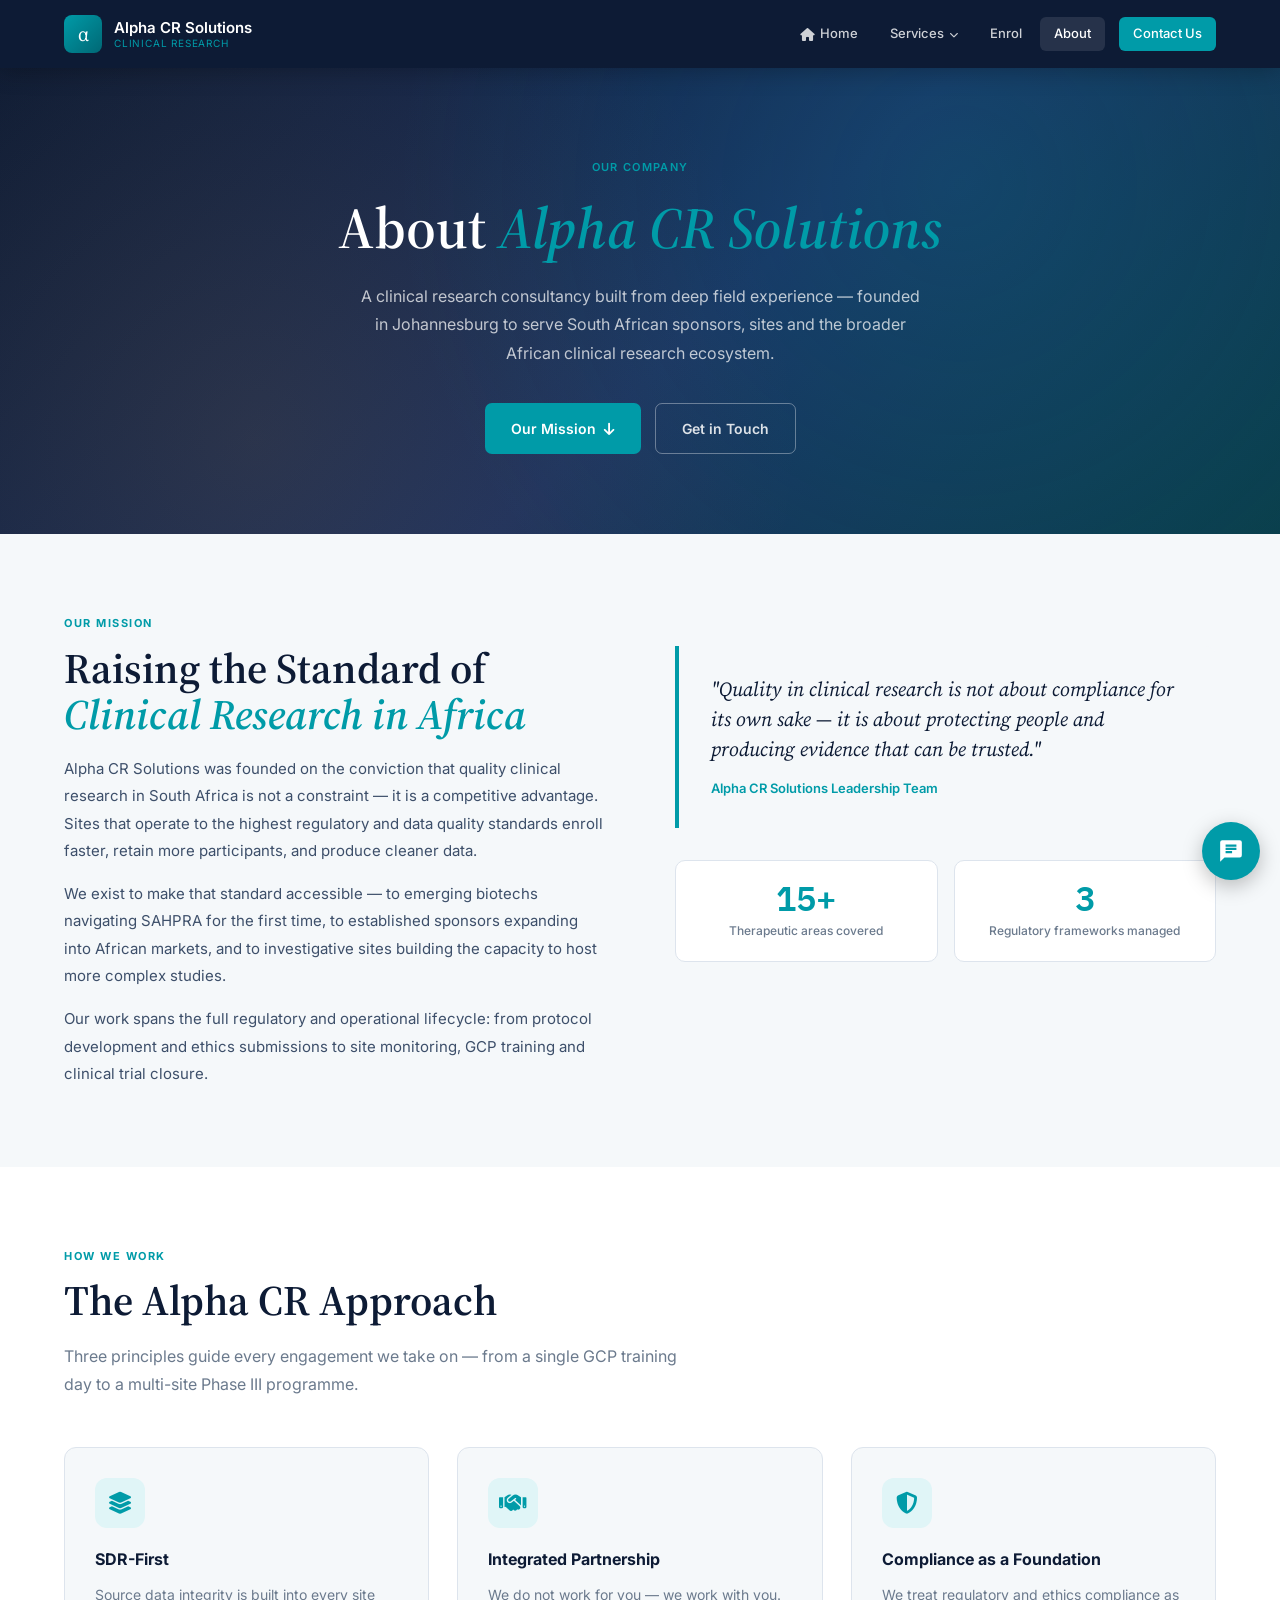
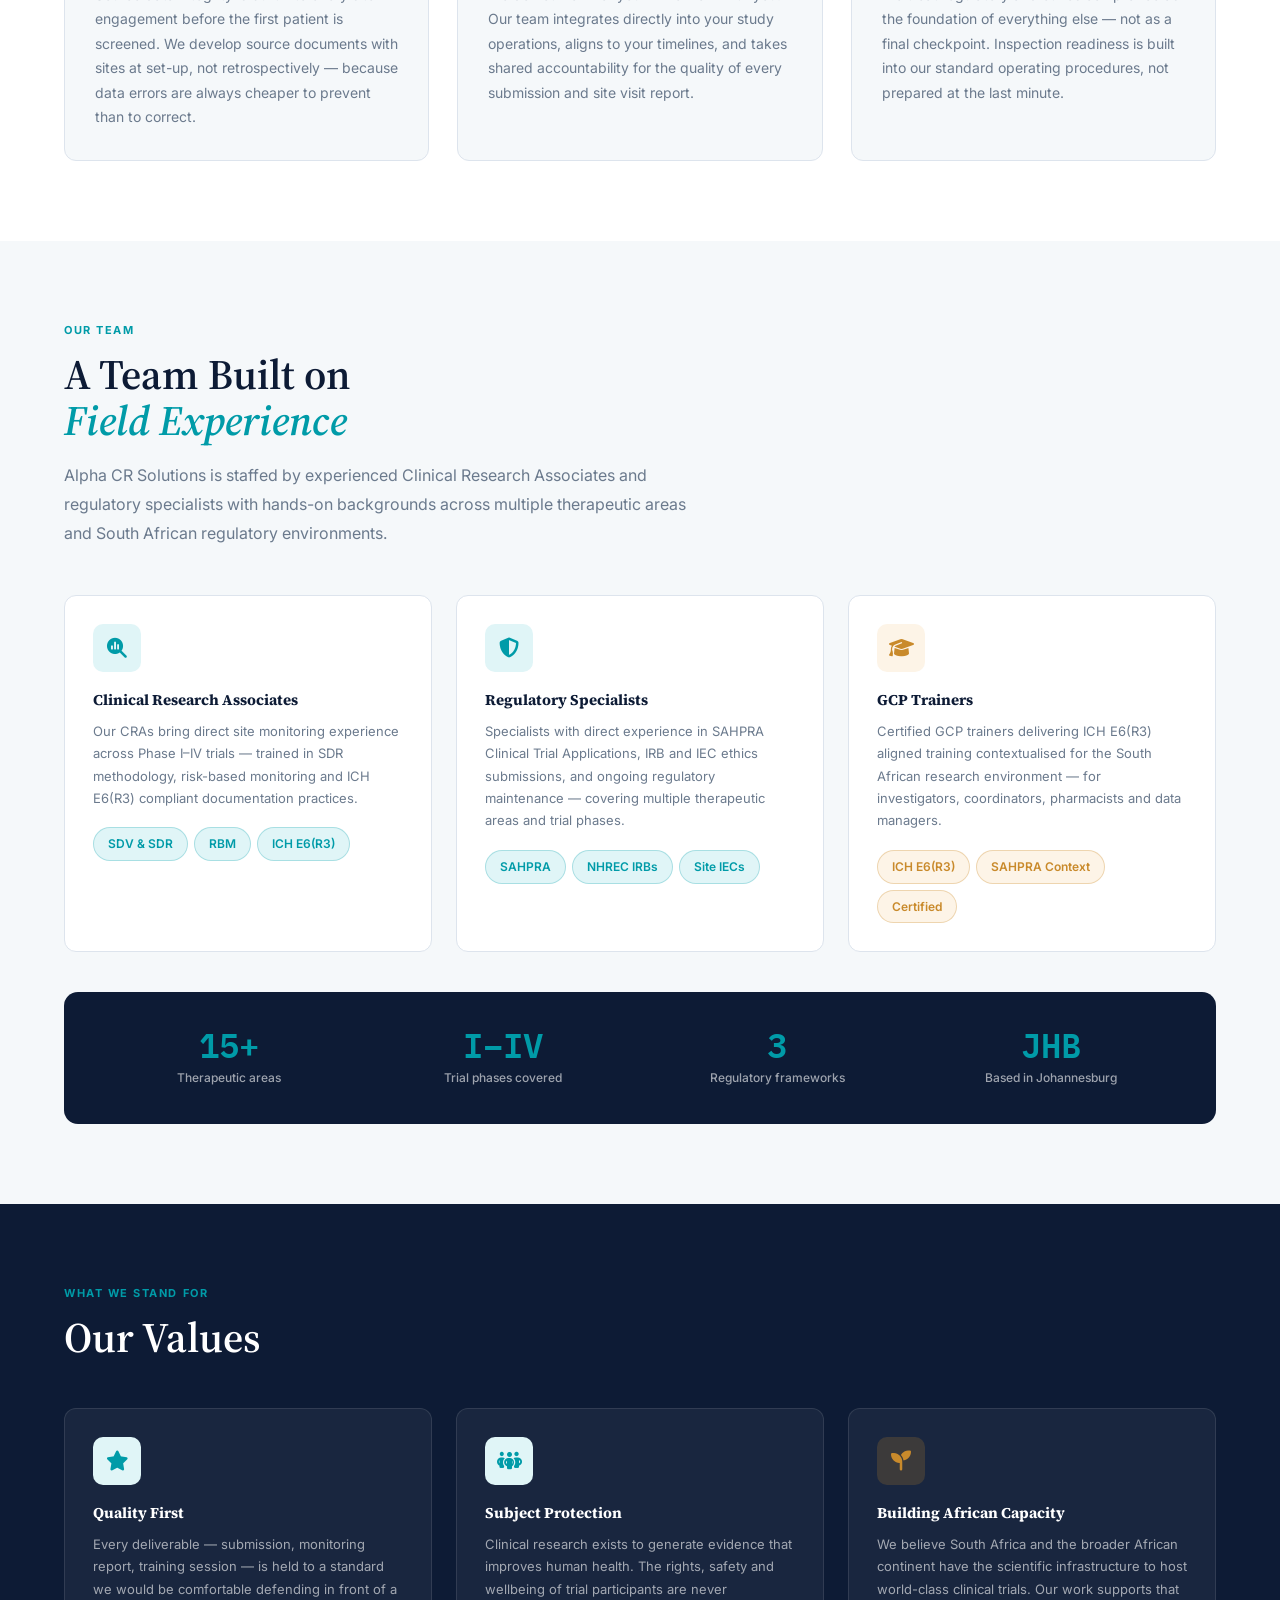
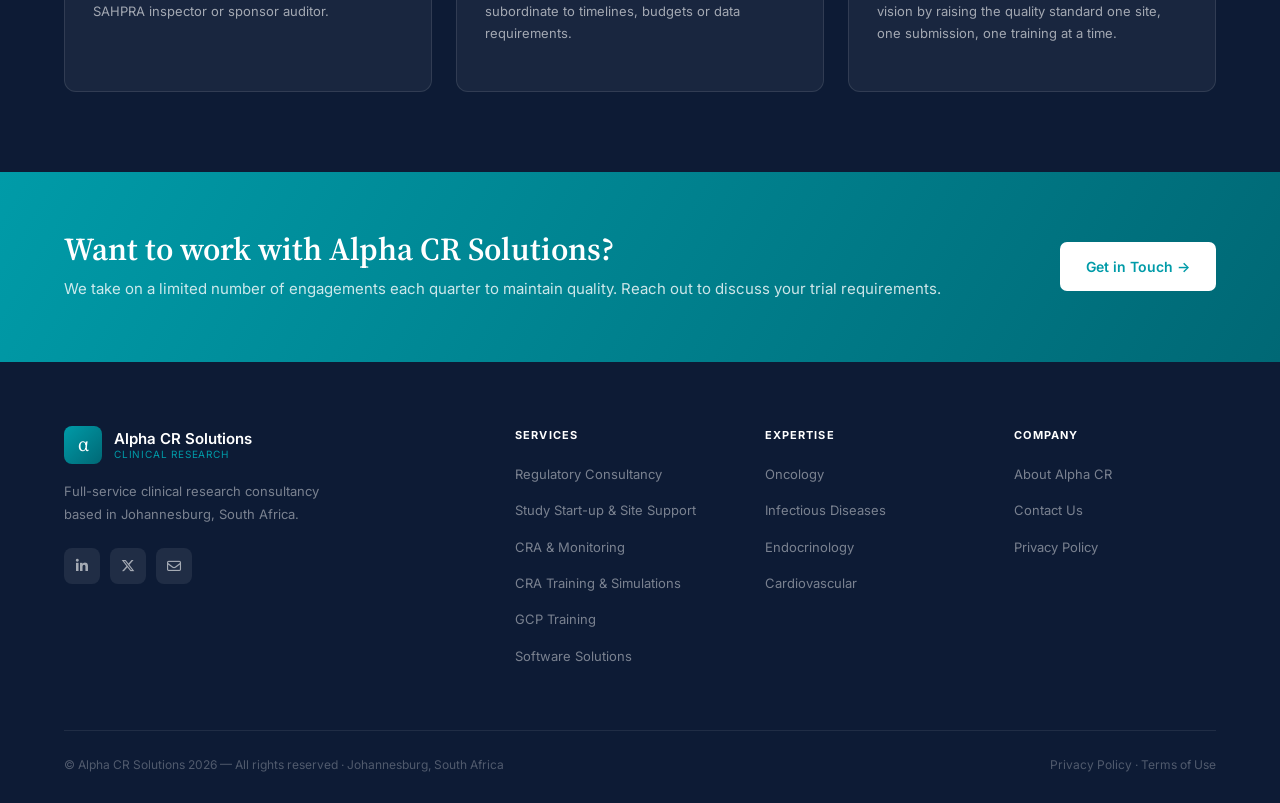
==== commit 35608a3c: "Replace DM Serif Display with Source Serif 4 + IBM Plex Mono Swaps the display serif for a more docu" ====
--- a/about.html
+++ b/about.html
@@ -5,7 +5,7 @@
 <meta name="viewport" content="width=device-width, initial-scale=1.0">
 <title>About Us | Alpha CR Solutions</title>
 <meta name="description" content="About Alpha CR Solutions — clinical research consultancy in Johannesburg, South Africa. SAHPRA regulatory submissions, GCP training and CRA services.">
-<link href="https://fonts.googleapis.com/css2?family=DM+Serif+Display:ital@0;1&family=Inter:wght@300;400;500;600;700&display=swap" rel="stylesheet">
+<link href="https://fonts.googleapis.com/css2?family=Source+Serif+4:ital,wght@0,400;0,600;0,700;1,400;1,600&family=Inter:wght@300;400;500;600;700&family=IBM+Plex+Mono:wght@400;500;600&display=swap" rel="stylesheet">
 <link rel="stylesheet" href="https://cdnjs.cloudflare.com/ajax/libs/font-awesome/6.5.0/css/all.min.css">
 <link rel="stylesheet" href="main.css">
 <link rel="icon" href="favicon.svg" type="image/svg+xml">
@@ -87,11 +87,11 @@
         </div>
         <div style="margin-top:28px;display:grid;grid-template-columns:1fr 1fr;gap:16px;">
           <div style="background:var(--white);border:1px solid var(--border);border-radius:10px;padding:20px;text-align:center;">
-            <div style="font-family:'DM Serif Display',serif;font-size:36px;color:var(--teal);line-height:1;">15+</div>
+            <div style="font-family:'IBM Plex Mono',monospace;font-weight:600;font-size:34px;color:var(--teal);line-height:1;">15+</div>
             <div style="font-size:12px;color:var(--gray);margin-top:6px;font-weight:500;">Therapeutic areas covered</div>
           </div>
           <div style="background:var(--white);border:1px solid var(--border);border-radius:10px;padding:20px;text-align:center;">
-            <div style="font-family:'DM Serif Display',serif;font-size:36px;color:var(--teal);line-height:1;">3</div>
+            <div style="font-family:'IBM Plex Mono',monospace;font-weight:600;font-size:34px;color:var(--teal);line-height:1;">3</div>
             <div style="font-size:12px;color:var(--gray);margin-top:6px;font-weight:500;">Regulatory frameworks managed</div>
           </div>
         </div>
@@ -169,19 +169,19 @@
     <!-- Collective expertise strip -->
     <div style="background:var(--navy);border-radius:14px;padding:36px 40px;margin-top:40px;display:grid;grid-template-columns:repeat(4,1fr);gap:24px;">
       <div style="text-align:center;">
-        <div style="font-family:'DM Serif Display',serif;font-size:36px;color:var(--teal);line-height:1;">15+</div>
+        <div style="font-family:'IBM Plex Mono',monospace;font-weight:600;font-size:34px;color:var(--teal);line-height:1;">15+</div>
         <div style="font-size:12px;color:rgba(255,255,255,.6);margin-top:6px;font-weight:500;">Therapeutic areas</div>
       </div>
       <div style="text-align:center;">
-        <div style="font-family:'DM Serif Display',serif;font-size:36px;color:var(--teal);line-height:1;">I–IV</div>
+        <div style="font-family:'IBM Plex Mono',monospace;font-weight:600;font-size:34px;color:var(--teal);line-height:1;">I–IV</div>
         <div style="font-size:12px;color:rgba(255,255,255,.6);margin-top:6px;font-weight:500;">Trial phases covered</div>
       </div>
       <div style="text-align:center;">
-        <div style="font-family:'DM Serif Display',serif;font-size:36px;color:var(--teal);line-height:1;">3</div>
+        <div style="font-family:'IBM Plex Mono',monospace;font-weight:600;font-size:34px;color:var(--teal);line-height:1;">3</div>
         <div style="font-size:12px;color:rgba(255,255,255,.6);margin-top:6px;font-weight:500;">Regulatory frameworks</div>
       </div>
       <div style="text-align:center;">
-        <div style="font-family:'DM Serif Display',serif;font-size:36px;color:var(--teal);line-height:1;">JHB</div>
+        <div style="font-family:'IBM Plex Mono',monospace;font-weight:600;font-size:34px;color:var(--teal);line-height:1;">JHB</div>
         <div style="font-size:12px;color:rgba(255,255,255,.6);margin-top:6px;font-weight:500;">Based in Johannesburg</div>
       </div>
     </div>
--- a/main.css
+++ b/main.css
@@ -1,6 +1,8 @@
 /* ================================================================
    ALPHA CR SOLUTIONS — MAIN STYLESHEET
-   Fonts: DM Serif Display + Inter (Google Fonts)
+   Fonts: Source Serif 4 (headlines) + Inter (body) + IBM Plex Mono
+          (reference numbers, stats, data — reads as a document/
+          registry code rather than decoration)
    Icons: Font Awesome 6
    ================================================================ */
 
@@ -22,13 +24,16 @@
   --radius:   10px;
   --shadow:   0 4px 24px rgba(0,0,0,0.07);
   --shadow-lg:0 12px 48px rgba(0,0,0,0.12);
+  --font-serif: 'Source Serif 4', serif;
+  --font-sans:  'Inter', sans-serif;
+  --font-mono:  'IBM Plex Mono', monospace;
 }
 
 /* ── Reset & Base ──────────────────────────────────────────────── */
 *, *::before, *::after { box-sizing: border-box; margin: 0; padding: 0; }
 html { scroll-behavior: smooth; font-size: 16px; }
 body {
-  font-family: 'Inter', sans-serif;
+  font-family: var(--font-sans);
   color: var(--text);
   background: var(--white);
   line-height: 1.65;
@@ -40,11 +45,18 @@
 ul { list-style: none; }
 
 /* ── Typography ────────────────────────────────────────────────── */
-.serif { font-family: 'DM Serif Display', serif; }
-h1, h2, h3 { font-family: 'DM Serif Display', serif; line-height: 1.1; }
+.serif { font-family: var(--font-serif); }
+h1, h2, h3 { font-family: var(--font-serif); font-weight: 600; line-height: 1.1; }
 h1 { font-size: clamp(34px, 5vw, 58px); }
 h2 { font-size: clamp(26px, 3.5vw, 42px); }
 h3 { font-size: clamp(18px, 2vw, 22px); }
+
+/* Reference numbers, stats, and data figures — never body or headline text */
+.mono {
+  font-family: var(--font-mono);
+  font-weight: 500;
+  letter-spacing: -0.01em;
+}
 
 /* ── Section shells ────────────────────────────────────────────── */
 section { padding: 80px 5%; }
@@ -101,7 +113,7 @@
   background: linear-gradient(135deg, var(--teal), var(--teal-dk));
   border-radius: 8px;
   display: flex; align-items: center; justify-content: center;
-  font-family: 'DM Serif Display', serif;
+  font-family: var(--font-serif);
   font-size: 20px; color: #fff; flex-shrink: 0;
 }
 .nav-logo-text { font-size: 15px; font-weight: 600; color: #fff; line-height: 1.2; }
@@ -245,8 +257,9 @@
 }
 .stat-item:last-child { border-right: none; }
 .stat-num {
-  font-family: 'DM Serif Display', serif;
-  font-size: 38px; color: #fff; line-height: 1; margin-bottom: 6px;
+  font-family: var(--font-mono);
+  font-weight: 600; letter-spacing: -0.02em;
+  font-size: 36px; color: #fff; line-height: 1; margin-bottom: 6px;
 }
 .stat-label { font-size: 12px; color: rgba(255,255,255,.75); font-weight: 500; }
 
@@ -321,7 +334,7 @@
 }
 .feature-block { padding: 4px; }
 .feature-num {
-  font-family: 'DM Serif Display', serif;
+  font-family: var(--font-serif);
   font-size: 48px; color: var(--teal); opacity: .35;
   line-height: 1; margin-bottom: 12px;
 }
@@ -433,7 +446,7 @@
   background: var(--off); border-left: 4px solid var(--teal);
   border-radius: 0 10px 10px 0; padding: 28px 32px; margin: 32px 0;
 }
-.quote-block p { font-family: 'DM Serif Display', serif; font-size: 20px; color: var(--navy); font-style: italic; line-height: 1.5; }
+.quote-block p { font-family: var(--font-serif); font-size: 20px; color: var(--navy); font-style: italic; line-height: 1.5; }
 .quote-block cite { display: block; margin-top: 14px; font-size: 13px; font-weight: 600; color: var(--teal); font-style: normal; }
 
 /* ── Values grid ───────────────────────────────────────────────── */
@@ -468,7 +481,7 @@
   width: 90px; height: 90px; border-radius: 50%;
   background: rgba(255,255,255,.12); border: 2px solid rgba(255,255,255,.25);
   display: flex; align-items: center; justify-content: center;
-  font-family: 'DM Serif Display', serif;
+  font-family: var(--font-serif);
   font-size: 36px; color: #fff;
 }
 .team-info { padding: 24px; }
@@ -482,7 +495,7 @@
   max-width: 1200px; margin: 0 auto;
   display: flex; align-items: center; justify-content: space-between; gap: 32px;
 }
-.cta-text h2 { font-family: 'DM Serif Display', serif; font-size: clamp(22px,2.5vw,34px); color: #fff; margin-bottom: 10px; }
+.cta-text h2 { font-family: var(--font-serif); font-size: clamp(22px,2.5vw,34px); color: #fff; margin-bottom: 10px; }
 .cta-text p  { font-size: 15px; color: rgba(255,255,255,.8); }
 
 /* ── Contact form ──────────────────────────────────────────────── */
@@ -544,7 +557,7 @@
   display: flex; align-items: center; justify-content: center; font-size: 26px;
 }
 .recognition-body h2 {
-  font-family: 'DM Serif Display', serif;
+  font-family: var(--font-serif);
   font-size: clamp(20px,2.2vw,28px); color: var(--navy);
   margin: 12px 0 10px;
 }
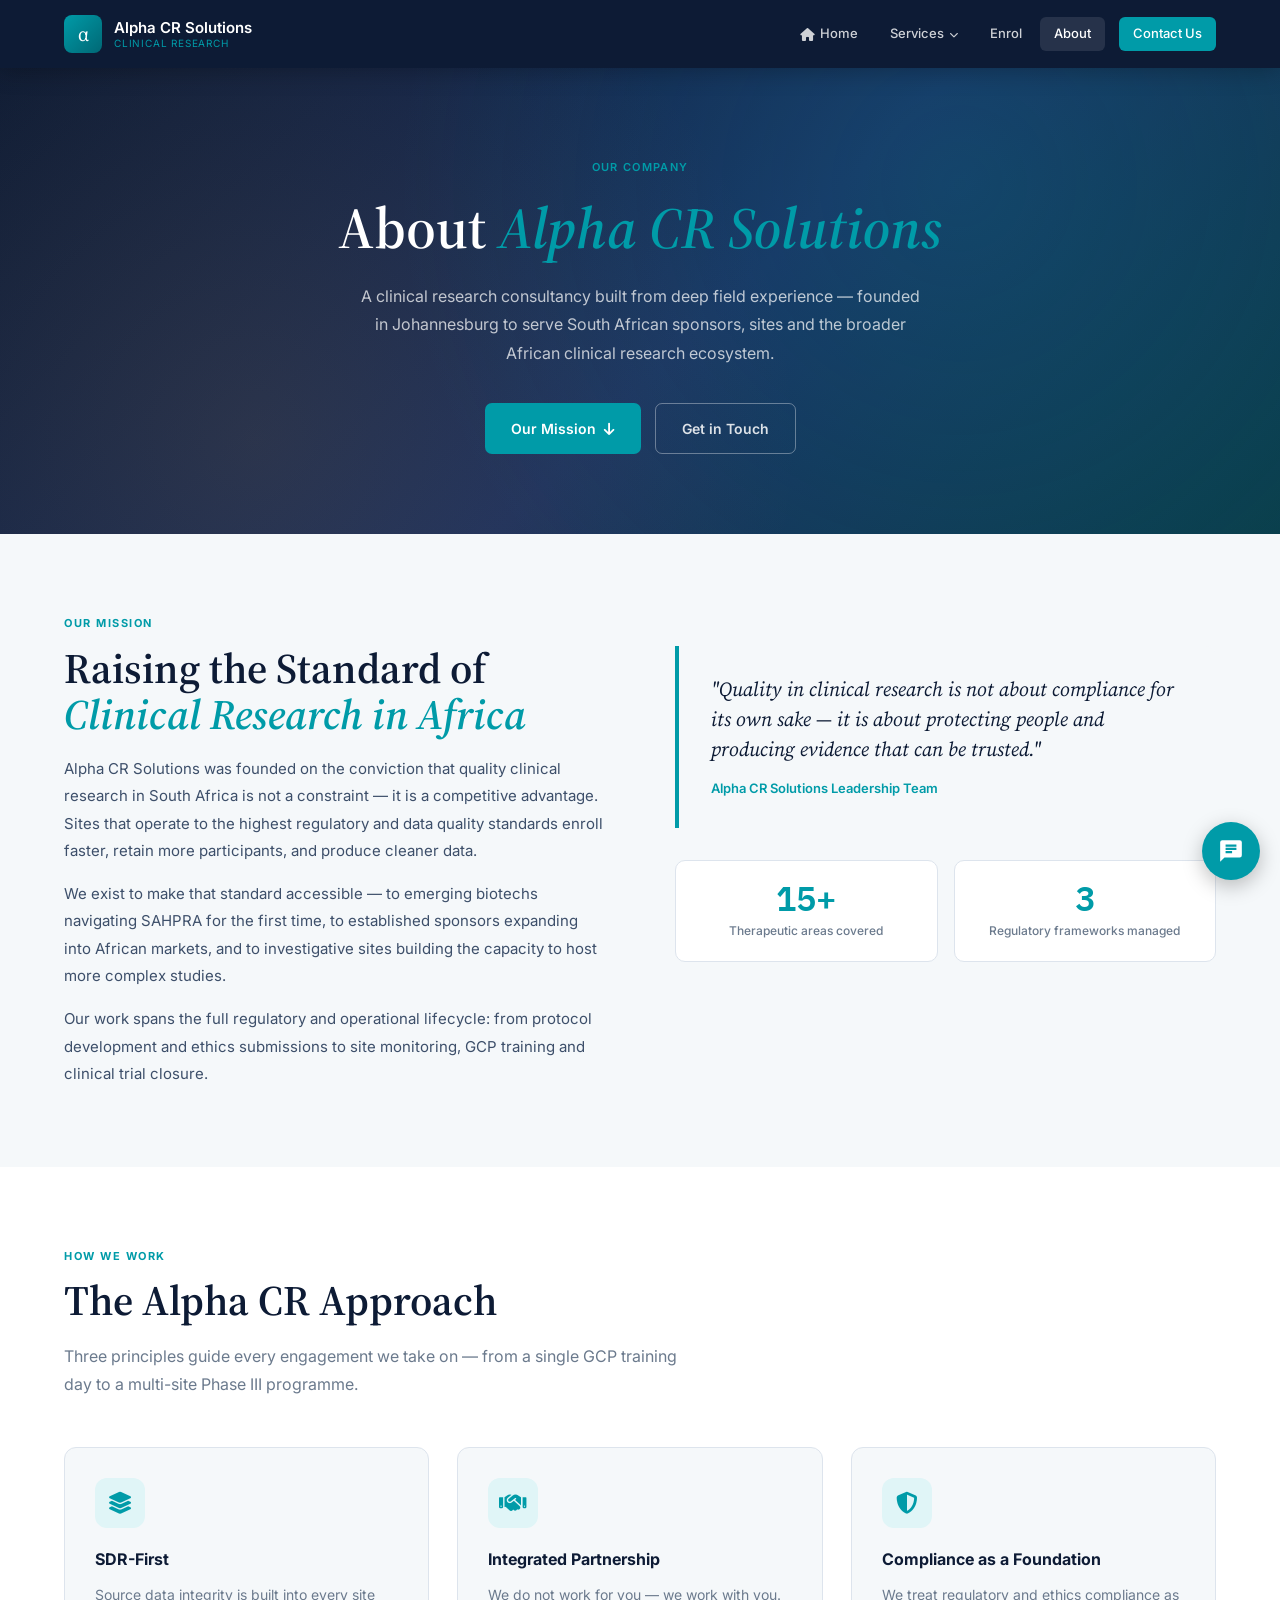
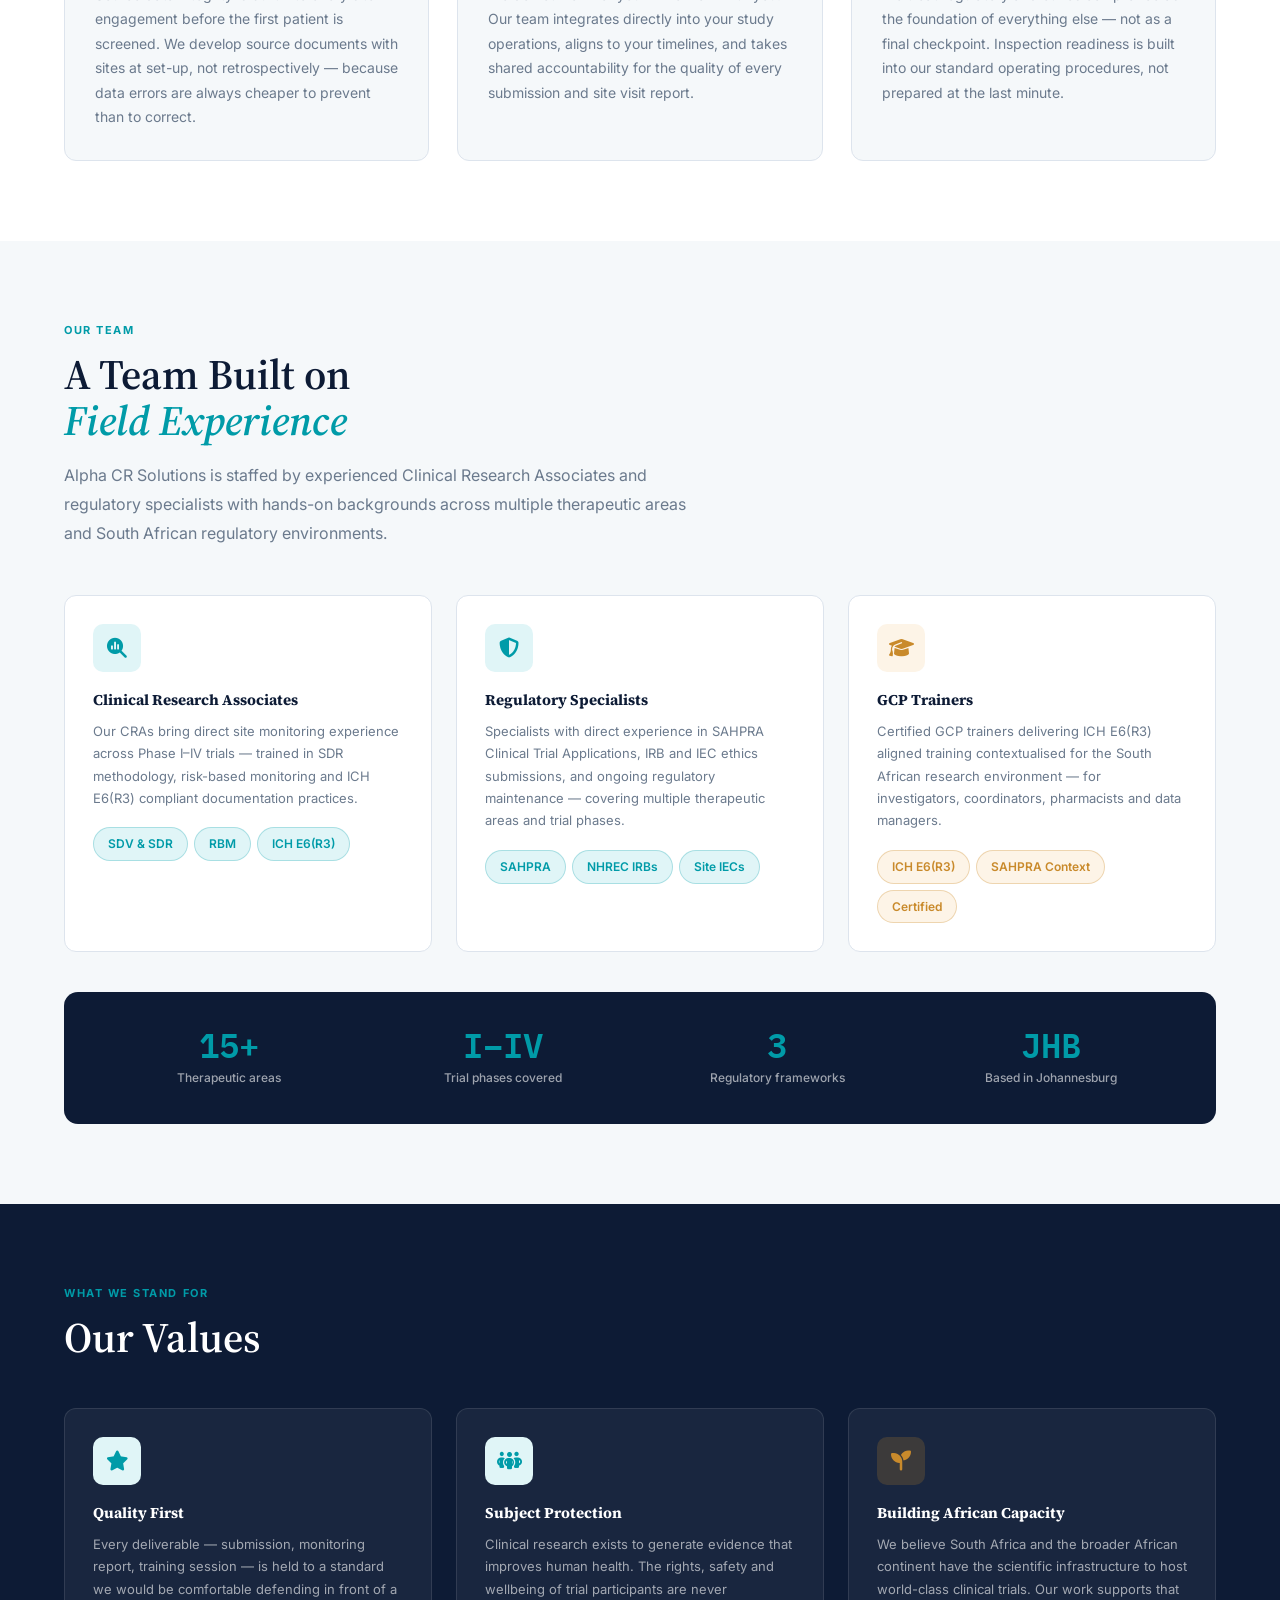
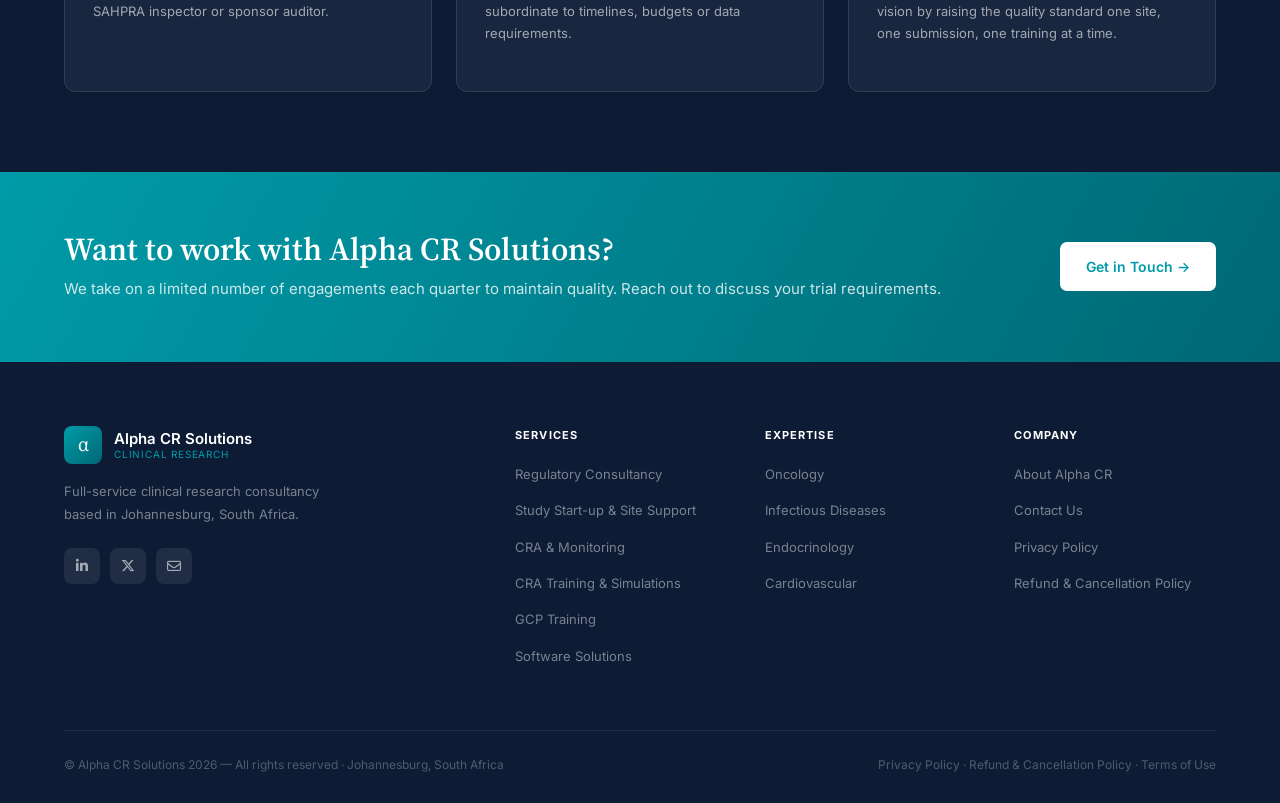
==== commit 0ffe9daa: "Added payments email to enrol section." ====
--- a/about.html
+++ b/about.html
@@ -236,7 +236,7 @@
       <div class="social-links">
         <a href="https://www.linkedin.com/company/alpha-cr-solutions/" target="_blank" rel="noopener"><i class="fa-brands fa-linkedin-in"></i></a>
         <a href="https://x.com/acrsoln" target="_blank" rel="noopener" aria-label="X / Twitter"><i class="fa-brands fa-x-twitter"></i></a>
-        <a href="mailto:info@alphacrsolutions.co.za"><i class="fa-regular fa-envelope"></i></a>
+        <a href="mailto:enquiries@alphacrsolutions.co.za"><i class="fa-regular fa-envelope"></i></a>
       </div>
     </div>
     <div class="footer-col"><h4>Services</h4><ul>
@@ -255,11 +255,12 @@
       <li><a href="about.html">About Alpha CR</a></li>
       <li><a href="contact.html">Contact Us</a></li>
       <li><a href="privacy-policy.html">Privacy Policy</a></li>
+      <li><a href="refund-and-cancellation-policy.html">Refund &amp; Cancellation Policy</a></li>
     </ul></div>
   </div>
   <div class="footer-bottom">
     <span>© Alpha CR Solutions 2026 — All rights reserved · Johannesburg, South Africa</span>
-    <span><a href="privacy-policy.html">Privacy Policy</a> · <a href="terms-of-use.html">Terms of Use</a></span>
+    <span><a href="privacy-policy.html">Privacy Policy</a> · <a href="refund-and-cancellation-policy.html">Refund &amp; Cancellation Policy</a> · <a href="terms-of-use.html">Terms of Use</a></span>
   </div>
 </footer>
 <script src="main.js"></script>
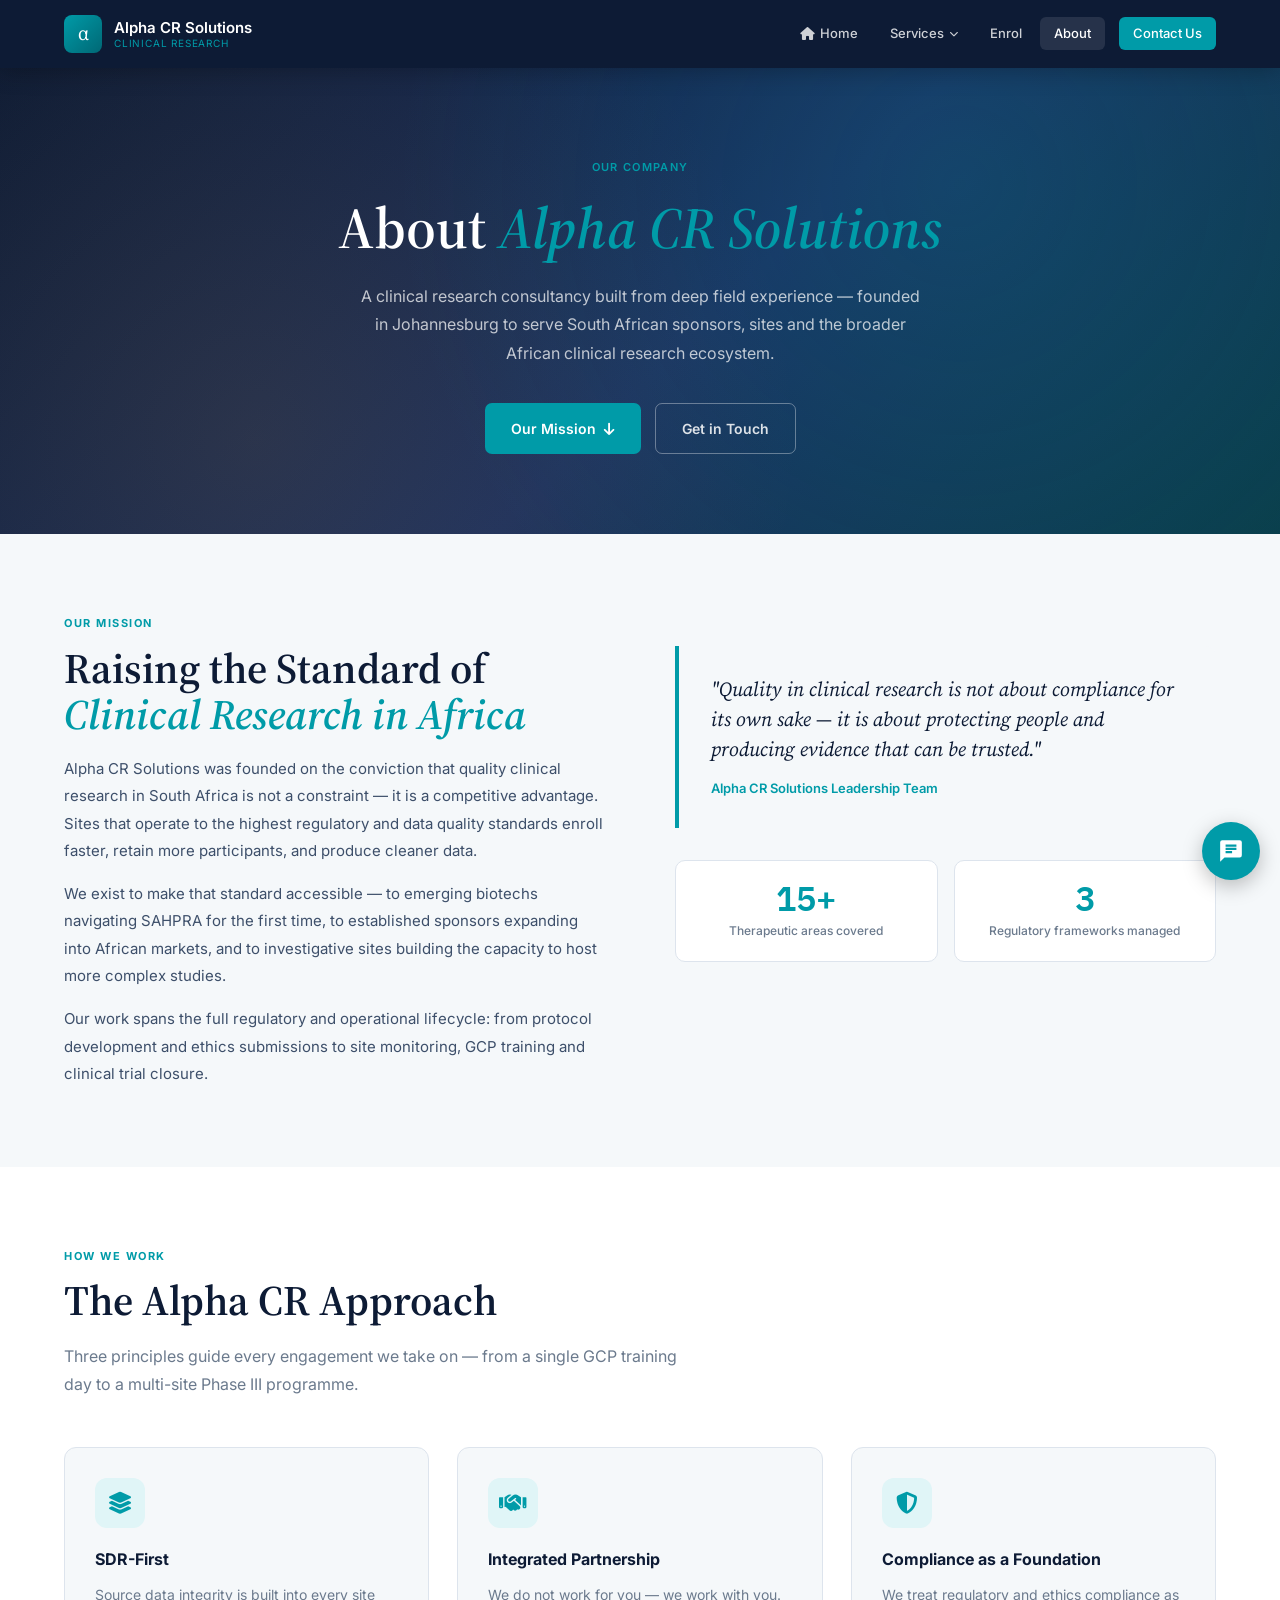
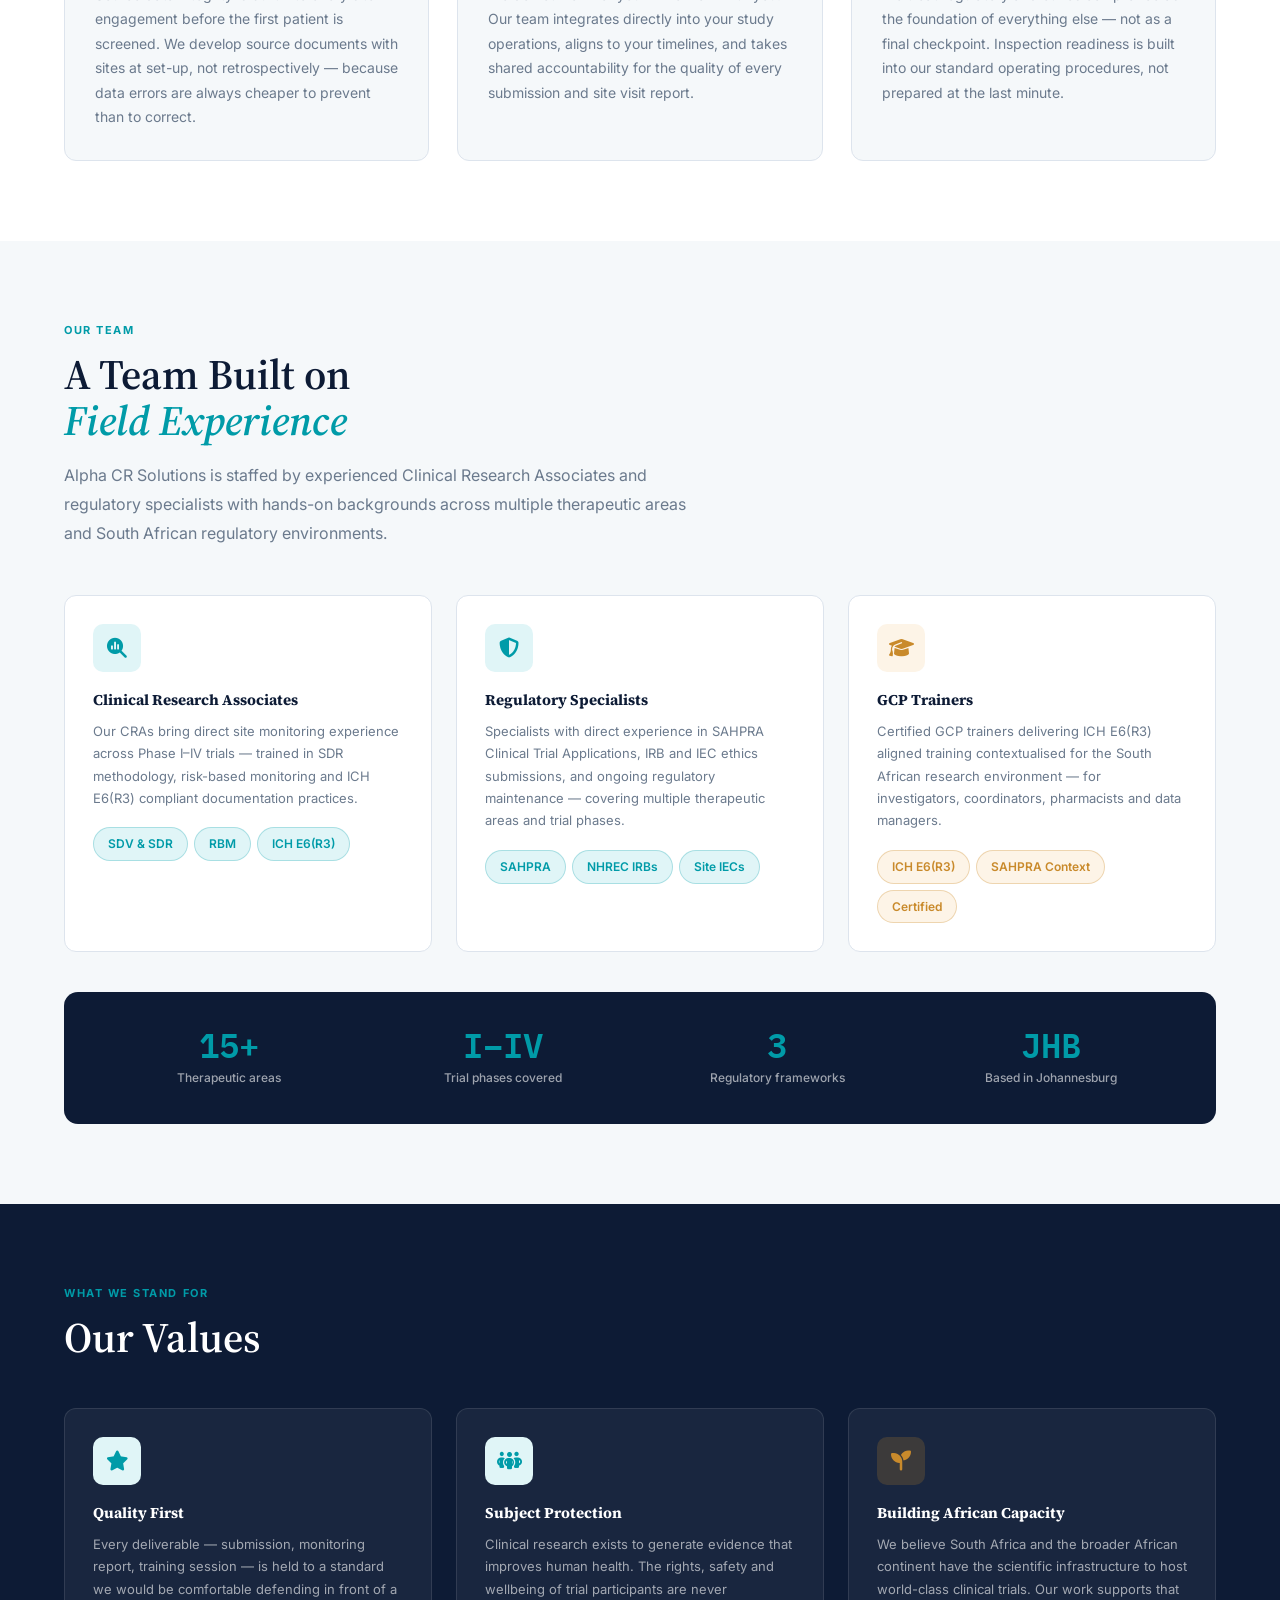
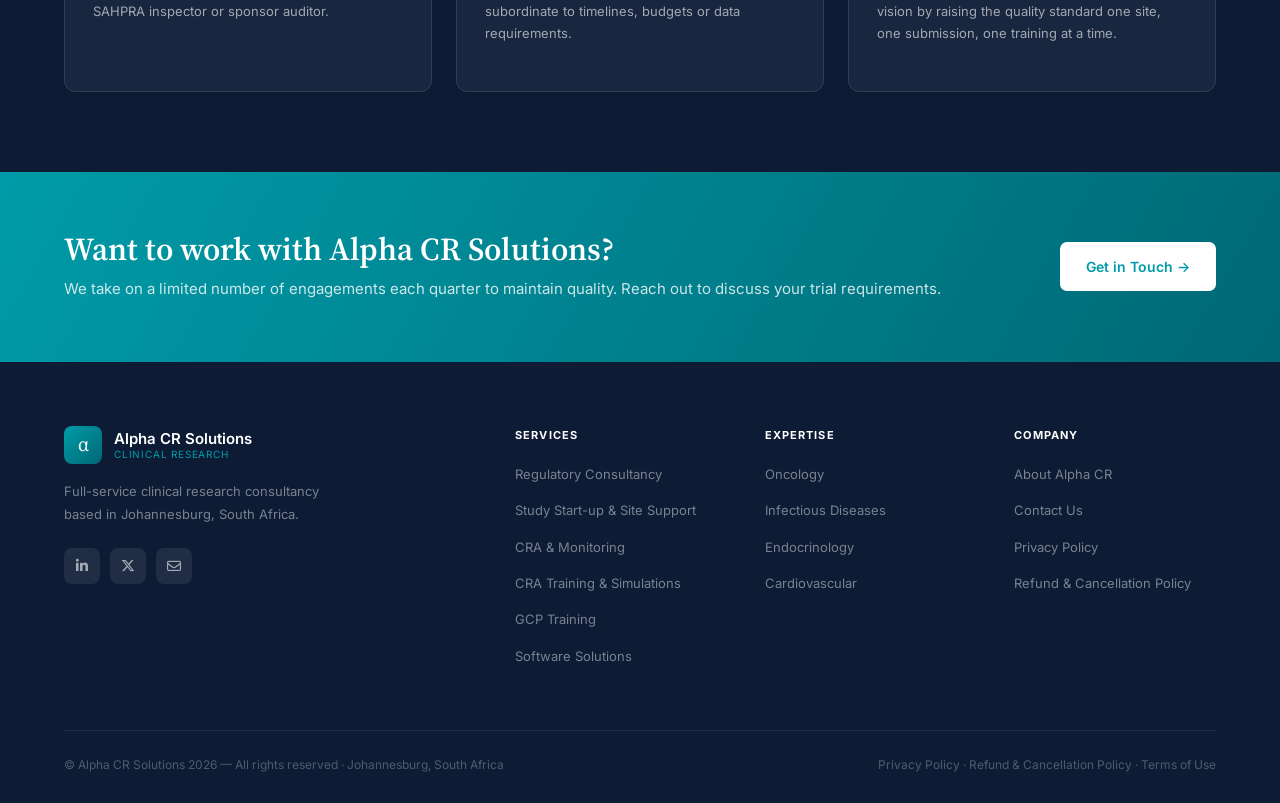
==== commit 21127979: "landing page and transitions update" ====
--- a/about.html
+++ b/about.html
@@ -7,7 +7,7 @@
 <meta name="description" content="About Alpha CR Solutions — clinical research consultancy in Johannesburg, South Africa. SAHPRA regulatory submissions, GCP training and CRA services.">
 <link href="https://fonts.googleapis.com/css2?family=Source+Serif+4:ital,wght@0,400;0,600;0,700;1,400;1,600&family=Inter:wght@300;400;500;600;700&family=IBM+Plex+Mono:wght@400;500;600&display=swap" rel="stylesheet">
 <link rel="stylesheet" href="https://cdnjs.cloudflare.com/ajax/libs/font-awesome/6.5.0/css/all.min.css">
-<link rel="stylesheet" href="main.css">
+<link rel="stylesheet" href="main.css?v=2">
 <link rel="icon" href="favicon.svg" type="image/svg+xml">
 <link rel="icon" type="image/png" sizes="32x32" href="favicon-32x32.png">
 <link rel="icon" type="image/png" sizes="96x96" href="favicon-96x96.png">
@@ -263,7 +263,7 @@
     <span><a href="privacy-policy.html">Privacy Policy</a> · <a href="refund-and-cancellation-policy.html">Refund &amp; Cancellation Policy</a> · <a href="terms-of-use.html">Terms of Use</a></span>
   </div>
 </footer>
-<script src="main.js"></script>
+<script src="main.js?v=2"></script>
 <script src="chat-widget.js?v=2" defer></script>
 </body>
 </html>
--- a/main.css
+++ b/main.css
@@ -678,3 +678,45 @@
 .faq-item .faq-a { padding: 0 22px 18px; }
 .faq-item .faq-a p { font-size: 14px; color: var(--gray); line-height: 1.7; margin: 0; }
 .faq-item .faq-a a { color: var(--teal); font-weight: 600; }
+
+/* ── Dynamic upgrades: nav condense, card motion, stat readouts ──── */
+.site-nav { transition: height .28s ease, box-shadow .28s ease, border-color .28s ease; border-bottom: 1px solid transparent; }
+.site-nav .nav-logo-mark { transition: width .28s ease, height .28s ease, font-size .28s ease; }
+.site-nav.scrolled { height: 54px; box-shadow: 0 2px 20px rgba(0,0,0,0.42); border-bottom-color: rgba(255,255,255,0.09); }
+.site-nav.scrolled .nav-logo-mark { width: 32px; height: 32px; font-size: 17px; }
+
+.card-icon { transition: transform .28s cubic-bezier(.2,.7,.2,1), background .25s ease, color .25s ease; }
+.service-card { transition: box-shadow .25s, transform .2s, border-color .25s; }
+.service-card:hover { border-color: rgba(0,155,168,.4); }
+.service-card:hover .card-icon { transform: translateY(-3px) scale(1.08); }
+
+/* Stats read as measured instrument values */
+.stats-strip .stat-num { position: relative; display: inline-block; padding-bottom: 9px; }
+.stats-strip .stat-num::after {
+  content: ''; position: absolute; left: 50%; bottom: 0;
+  width: 20px; height: 2px; background: rgba(255,255,255,.5);
+  transform: translateX(-50%);
+}
+
+@media (prefers-reduced-motion: reduce) {
+  .site-nav, .site-nav .nav-logo-mark, .card-icon, .service-card { transition: none; }
+  .service-card:hover .card-icon { transform: none; }
+}
+
+/* ── Cohesive motion layer (all inner pages) ────────────────────── */
+/* Hero content settles in on load */
+.hero .hero-inner > * { opacity: 0; animation: hero-enter .65s cubic-bezier(.2,.7,.2,1) forwards; }
+.hero .hero-inner > *:nth-child(1) { animation-delay: .05s; }
+.hero .hero-inner > *:nth-child(2) { animation-delay: .14s; }
+.hero .hero-inner > *:nth-child(3) { animation-delay: .23s; }
+.hero .hero-inner > *:nth-child(4) { animation-delay: .32s; }
+@keyframes hero-enter { from { opacity: 0; transform: translateY(16px); } to { opacity: 1; transform: none; } }
+
+/* Sections reveal as they scroll into view (elements tagged by main.js) */
+.reveal { opacity: 0; transform: translateY(18px); transition: opacity .6s ease, transform .6s cubic-bezier(.2,.7,.2,1); }
+.reveal.revealed { opacity: 1; transform: none; }
+
+@media (prefers-reduced-motion: reduce) {
+  .hero .hero-inner > * { opacity: 1; animation: none; }
+  .reveal, .reveal.revealed { opacity: 1; transform: none; transition: none; }
+}
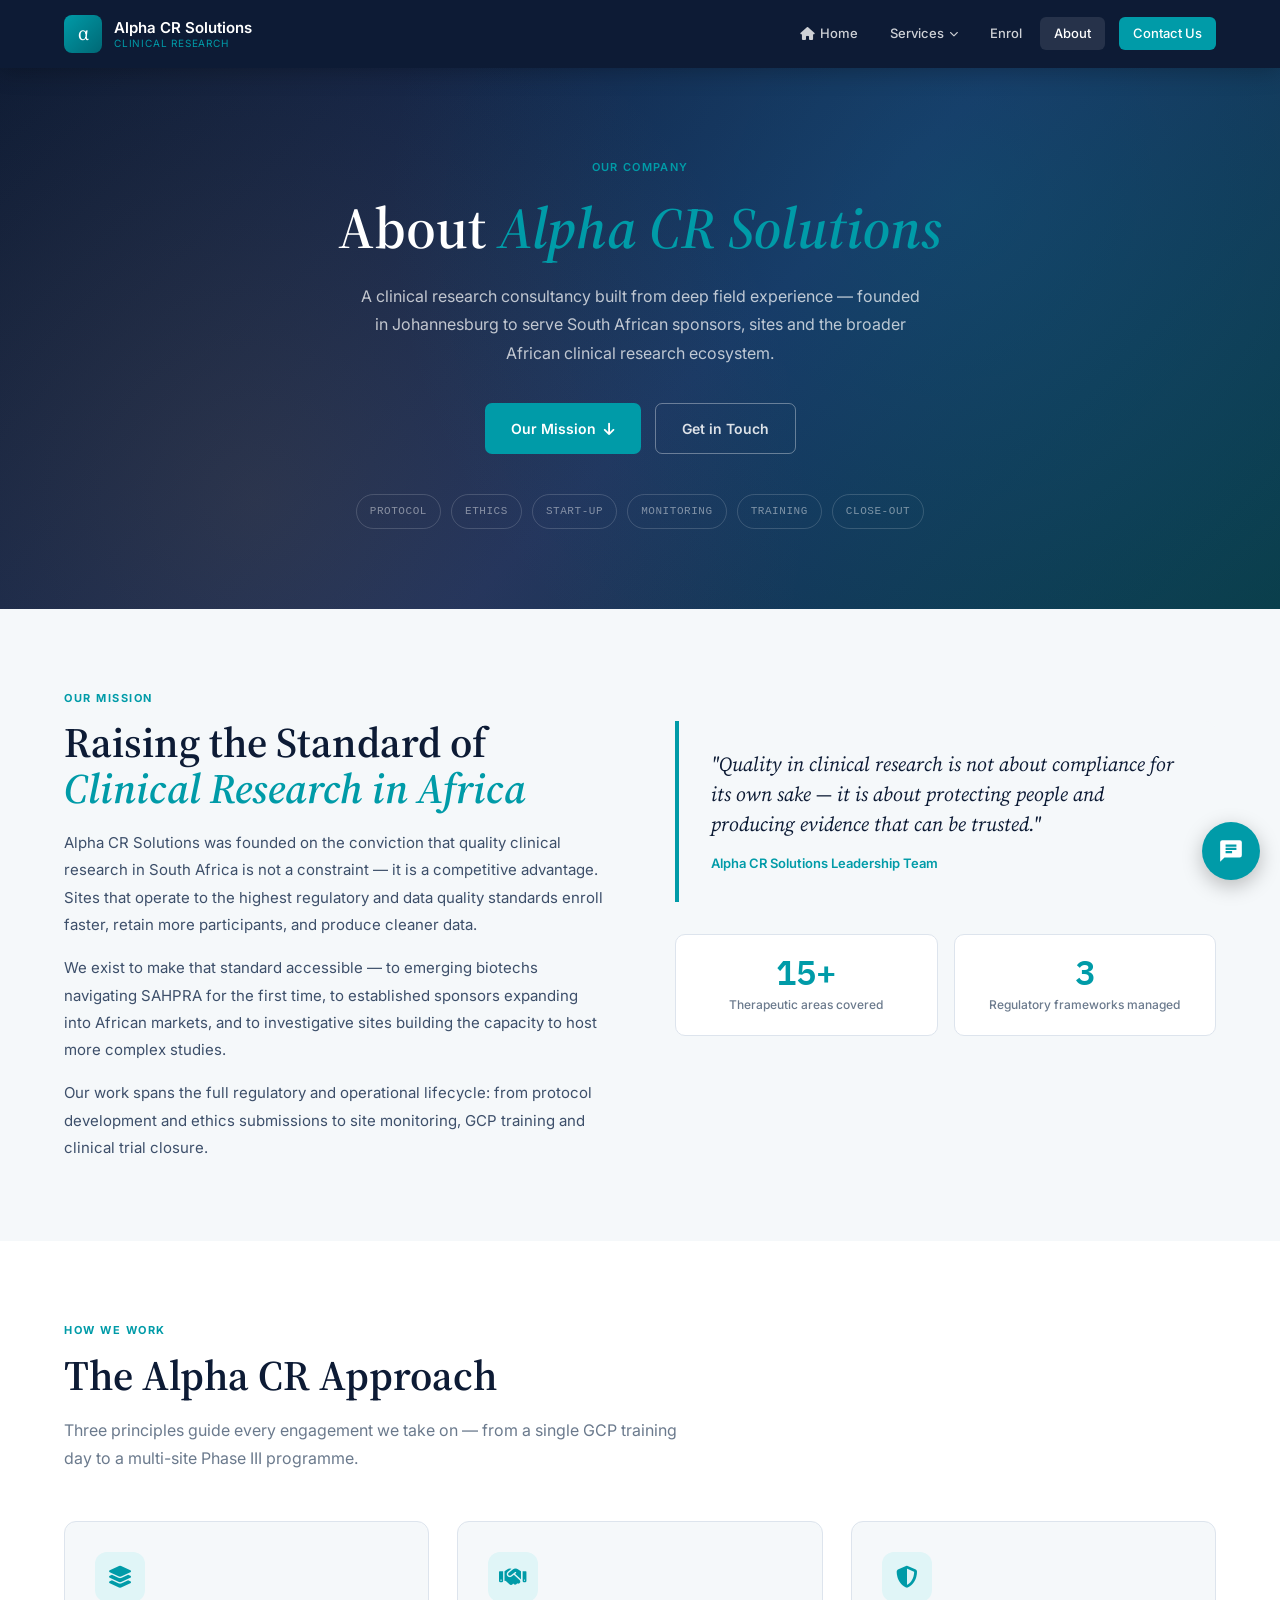
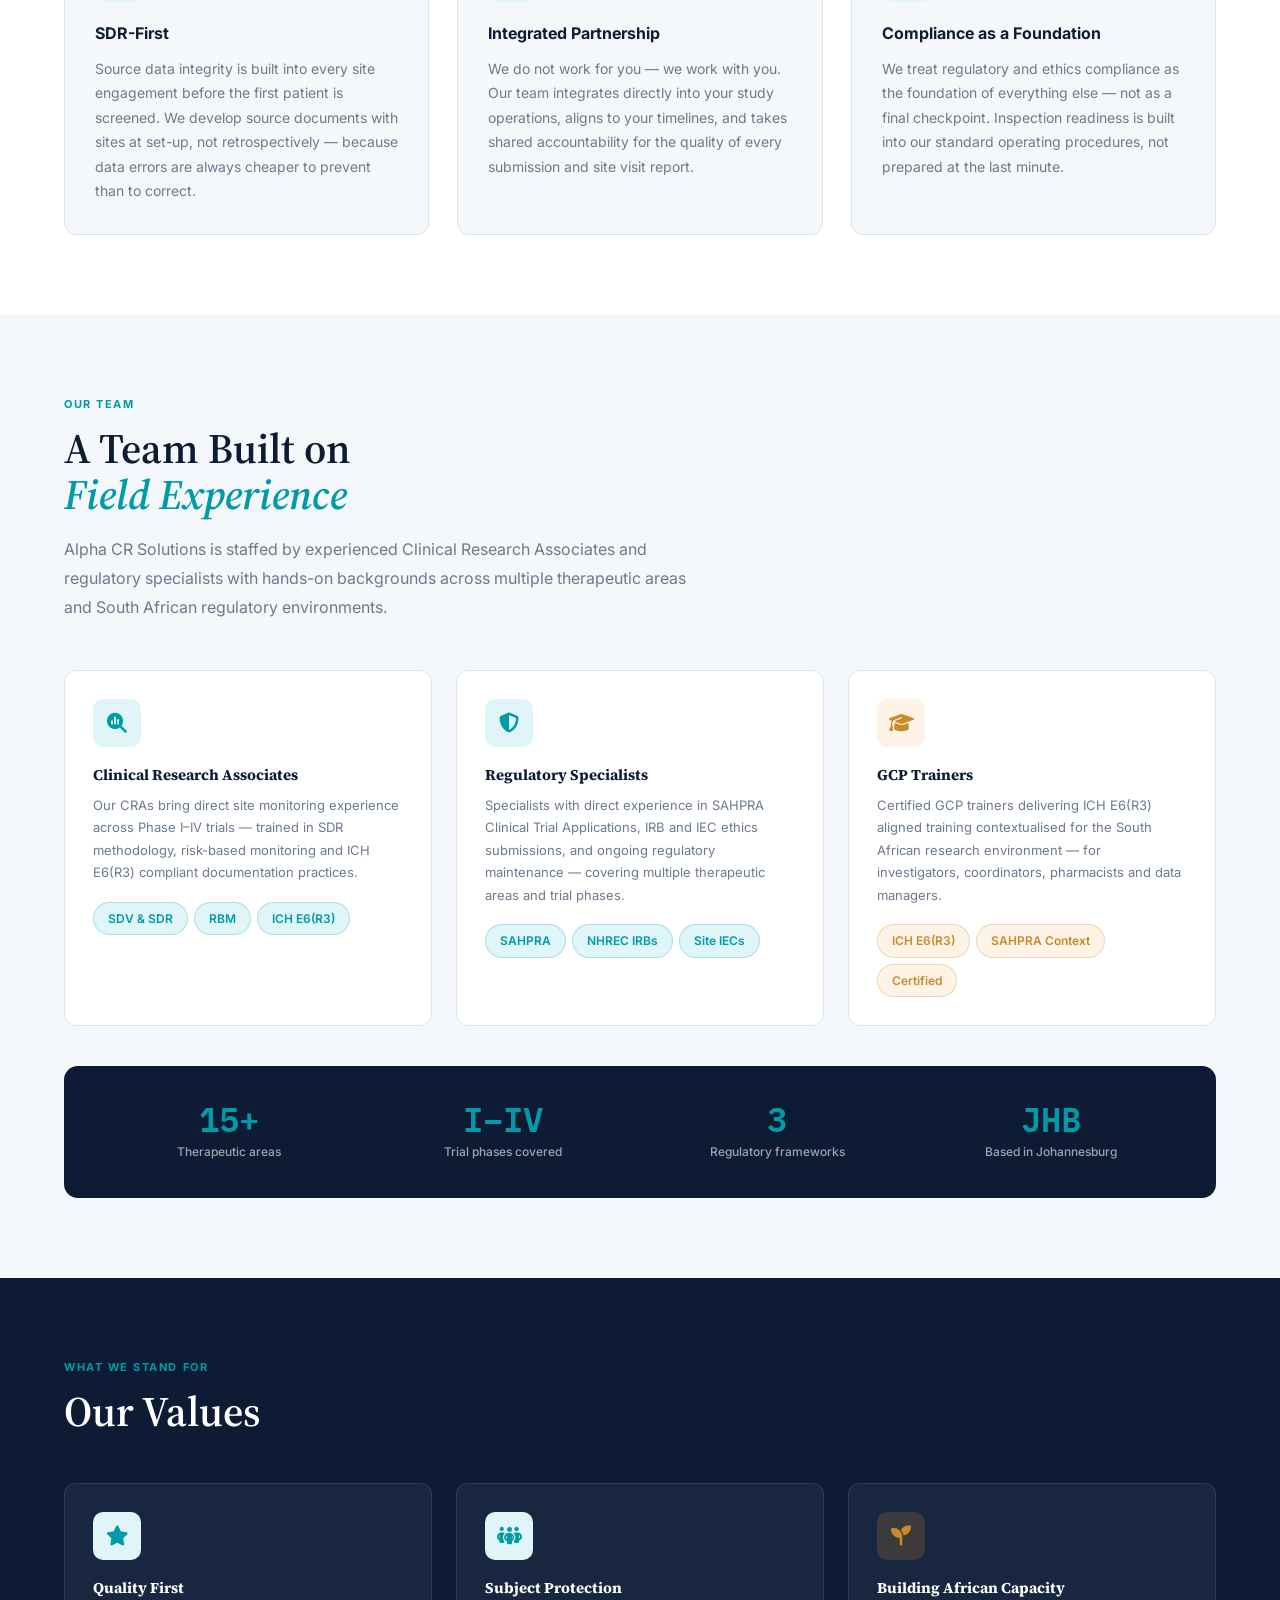
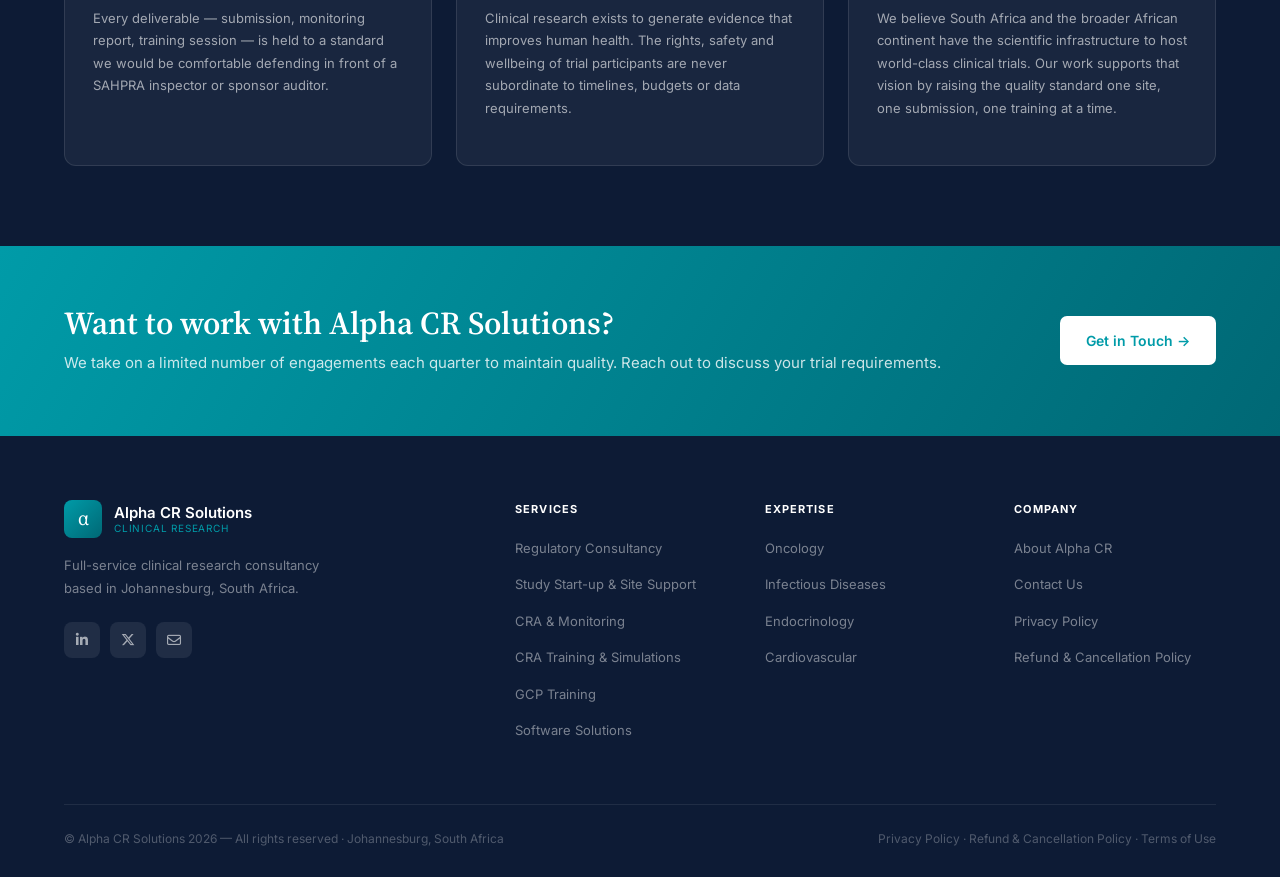
==== commit cffbdc8b: "Full website animation update" ====
--- a/about.html
+++ b/about.html
@@ -13,6 +13,19 @@
 <link rel="icon" type="image/png" sizes="96x96" href="favicon-96x96.png">
 <link rel="icon" type="image/png" sizes="16x16" href="favicon-16x16.png">
 <link rel="apple-touch-icon" href="apple-touch-icon.png">
+<style>
+/* Signature: full-lifecycle ribbon with a sweeping glow */
+.lifecycle{display:flex;align-items:center;justify-content:center;flex-wrap:wrap;gap:10px;margin-top:40px;}
+.lc-node{font-family:var(--font-mono);font-size:11px;letter-spacing:.05em;text-transform:uppercase;color:rgba(255,255,255,.45);padding:7px 13px;border:1px solid rgba(255,255,255,.16);border-radius:20px;animation:lc-glow 7s ease-in-out infinite;}
+.lc-node:nth-child(1){animation-delay:.2s}
+.lc-node:nth-child(2){animation-delay:.9s}
+.lc-node:nth-child(3){animation-delay:1.6s}
+.lc-node:nth-child(4){animation-delay:2.3s}
+.lc-node:nth-child(5){animation-delay:3.0s}
+.lc-node:nth-child(6){animation-delay:3.7s}
+@keyframes lc-glow{0%,3%{color:rgba(255,255,255,.45);border-color:rgba(255,255,255,.16)}8%{color:#fff;border-color:var(--teal)}22%{color:rgba(255,255,255,.45);border-color:rgba(255,255,255,.16)}100%{color:rgba(255,255,255,.45)}}
+@media (prefers-reduced-motion:reduce){.lc-node{animation:none;}}
+</style>
 </head>
 <body>
 
@@ -66,6 +79,14 @@
       <a href="#mission" class="btn btn-primary">Our Mission <i class="fa-solid fa-arrow-down"></i></a>
       <a href="contact.html" class="btn btn-ghost">Get in Touch</a>
     </div>
+    <div class="lifecycle" aria-hidden="true">
+      <span class="lc-node">Protocol</span>
+      <span class="lc-node">Ethics</span>
+      <span class="lc-node">Start-up</span>
+      <span class="lc-node">Monitoring</span>
+      <span class="lc-node">Training</span>
+      <span class="lc-node">Close-out</span>
+    </div>
   </div>
 </section>
 
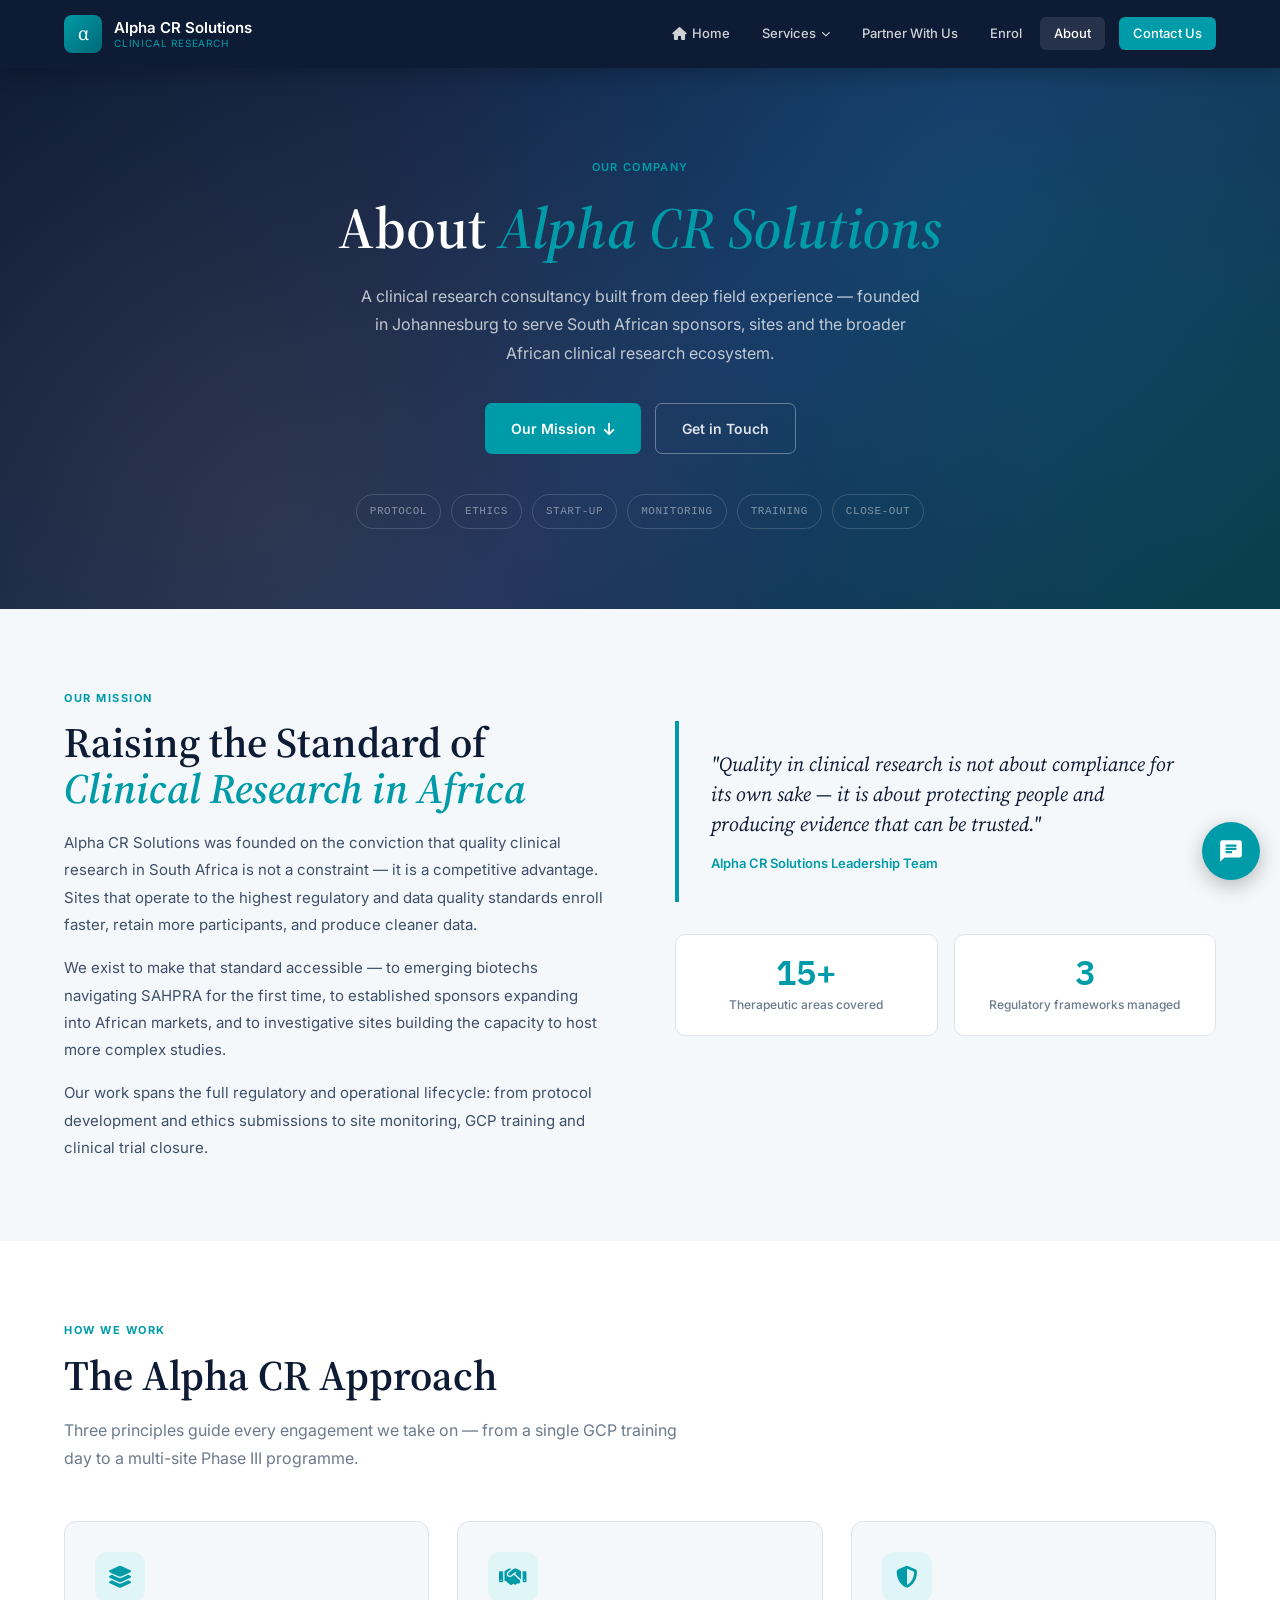
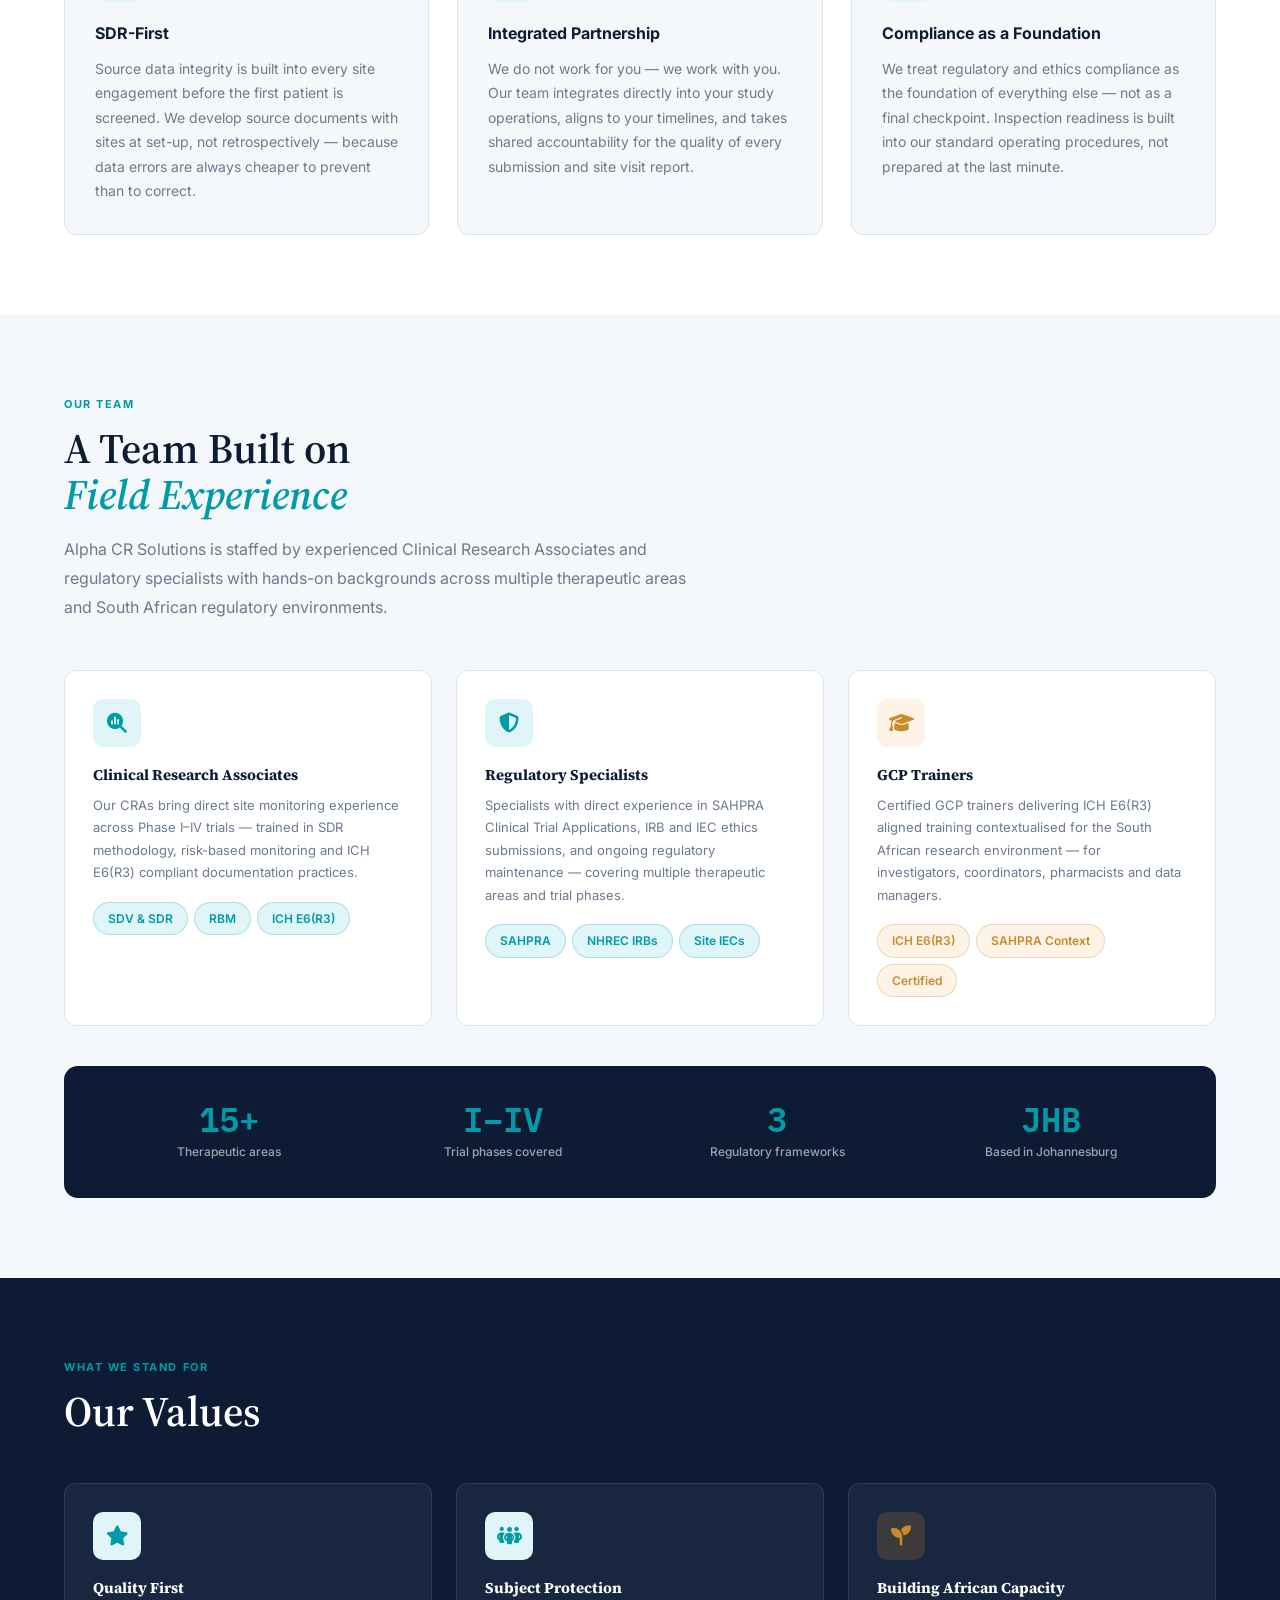
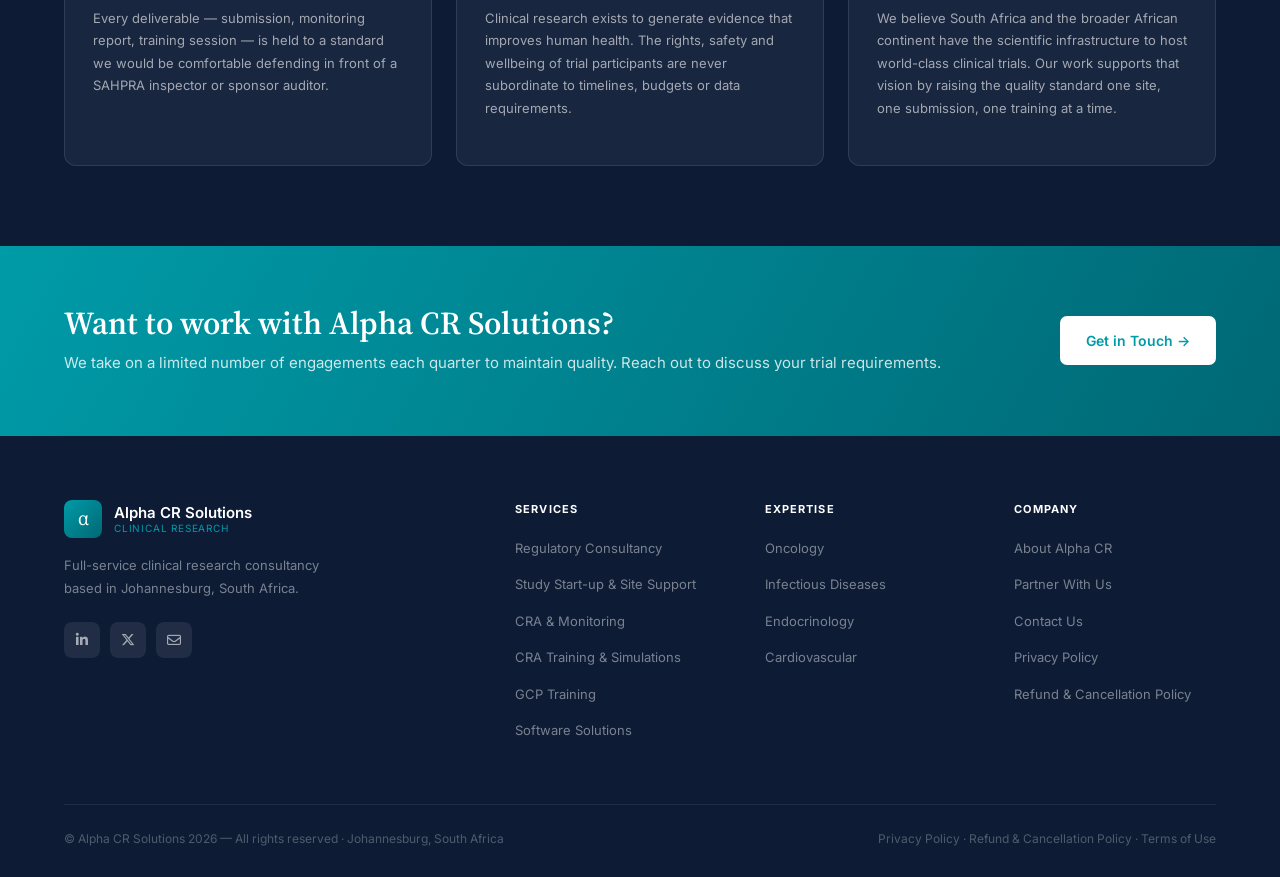
==== commit 8da26cf5: "Add Partner With Us page, nav/footer links, and route its CTAs to the contact form Co-Authored-By: C" ====
--- a/about.html
+++ b/about.html
@@ -48,6 +48,7 @@
         <li><a href="software.html"><i class="fa-solid fa-laptop-code"></i>Software Solutions</a></li>
       </ul>
     </li>
+    <li><a href="partner-with-us.html">Partner With Us</a></li>
     <li><a href="enrolment.html">Enrol</a></li>
     <li class="active"><a href="about.html">About</a></li>
     <li><a href="contact.html" class="nav-cta">Contact Us</a></li>
@@ -63,6 +64,7 @@
   <a href="cra-training.html">CRA Training &amp; Simulations</a>
   <a href="gcp-training.html">GCP Training</a>
   <a href="software.html">Software Solutions</a>
+  <a href="partner-with-us.html">Partner With Us</a>
   <a href="enrolment.html">Enrol</a>
   <span class="mob-section">Company</span>
   <a href="about.html">About Us</a>
@@ -274,6 +276,7 @@
     </ul></div>
     <div class="footer-col"><h4>Company</h4><ul>
       <li><a href="about.html">About Alpha CR</a></li>
+      <li><a href="partner-with-us.html">Partner With Us</a></li>
       <li><a href="contact.html">Contact Us</a></li>
       <li><a href="privacy-policy.html">Privacy Policy</a></li>
       <li><a href="refund-and-cancellation-policy.html">Refund &amp; Cancellation Policy</a></li>
--- a/main.css
+++ b/main.css
@@ -641,15 +641,33 @@
 /* ── How to enrol — 4-step flow (reuses .pathway-step visuals) ──── */
 .enrol-pathway {
   display: grid; grid-template-columns: repeat(4,1fr);
-  margin-top: 52px; position: relative; gap: 0 8px;
+  margin-top: 52px; position: relative; gap: 0 8px; overflow: visible;
 }
 .enrol-pathway::before {
   content: ''; position: absolute; top: 34px;
-  left: calc(100%/8); right: calc(100%/8); height: 2px;
+  left: calc(100%/8); width: calc(100% - 2*(100%/8)); height: 2px;
   background: linear-gradient(90deg, var(--teal), var(--gold)); z-index: 0;
+}
+.enrol-pathway::after {
+  content: ''; position: absolute; top: 28px;
+  left: calc(100%/8 - 7px); width: 14px; height: 14px;
+  border-top: 2px solid var(--gold); border-right: 2px solid var(--gold);
+  transform: rotate(45deg); z-index: 0; pointer-events: none;
+  animation: enrol-arrow-travel 12s linear infinite;
+  opacity: 1;
 }
 .enrol-pathway .step-body a { color: var(--teal); font-weight: 600; text-decoration: none; }
 .enrol-pathway .step-body a:hover { text-decoration: underline; }
+@keyframes enrol-arrow-travel {
+  0% { left: calc(100%/8 - 7px); opacity: 1; }
+  16% { left: calc(100%/8 - 7px); opacity: 1; }
+  20% { left: calc(3*(100%/8) - 7px); opacity: 1; }
+  36% { left: calc(3*(100%/8) - 7px); opacity: 1; }
+  40% { left: calc(5*(100%/8) - 7px); opacity: 1; }
+  56% { left: calc(5*(100%/8) - 7px); opacity: 1; }
+  60% { left: calc(7*(100%/8) - 7px); opacity: 1; }
+  100% { left: calc(7*(100%/8) - 7px); opacity: 1; }
+}
 @media (max-width: 900px) {
   .enrol-pathway { grid-template-columns: 1fr 1fr; gap: 34px 12px; }
   .enrol-pathway::before { display: none; }
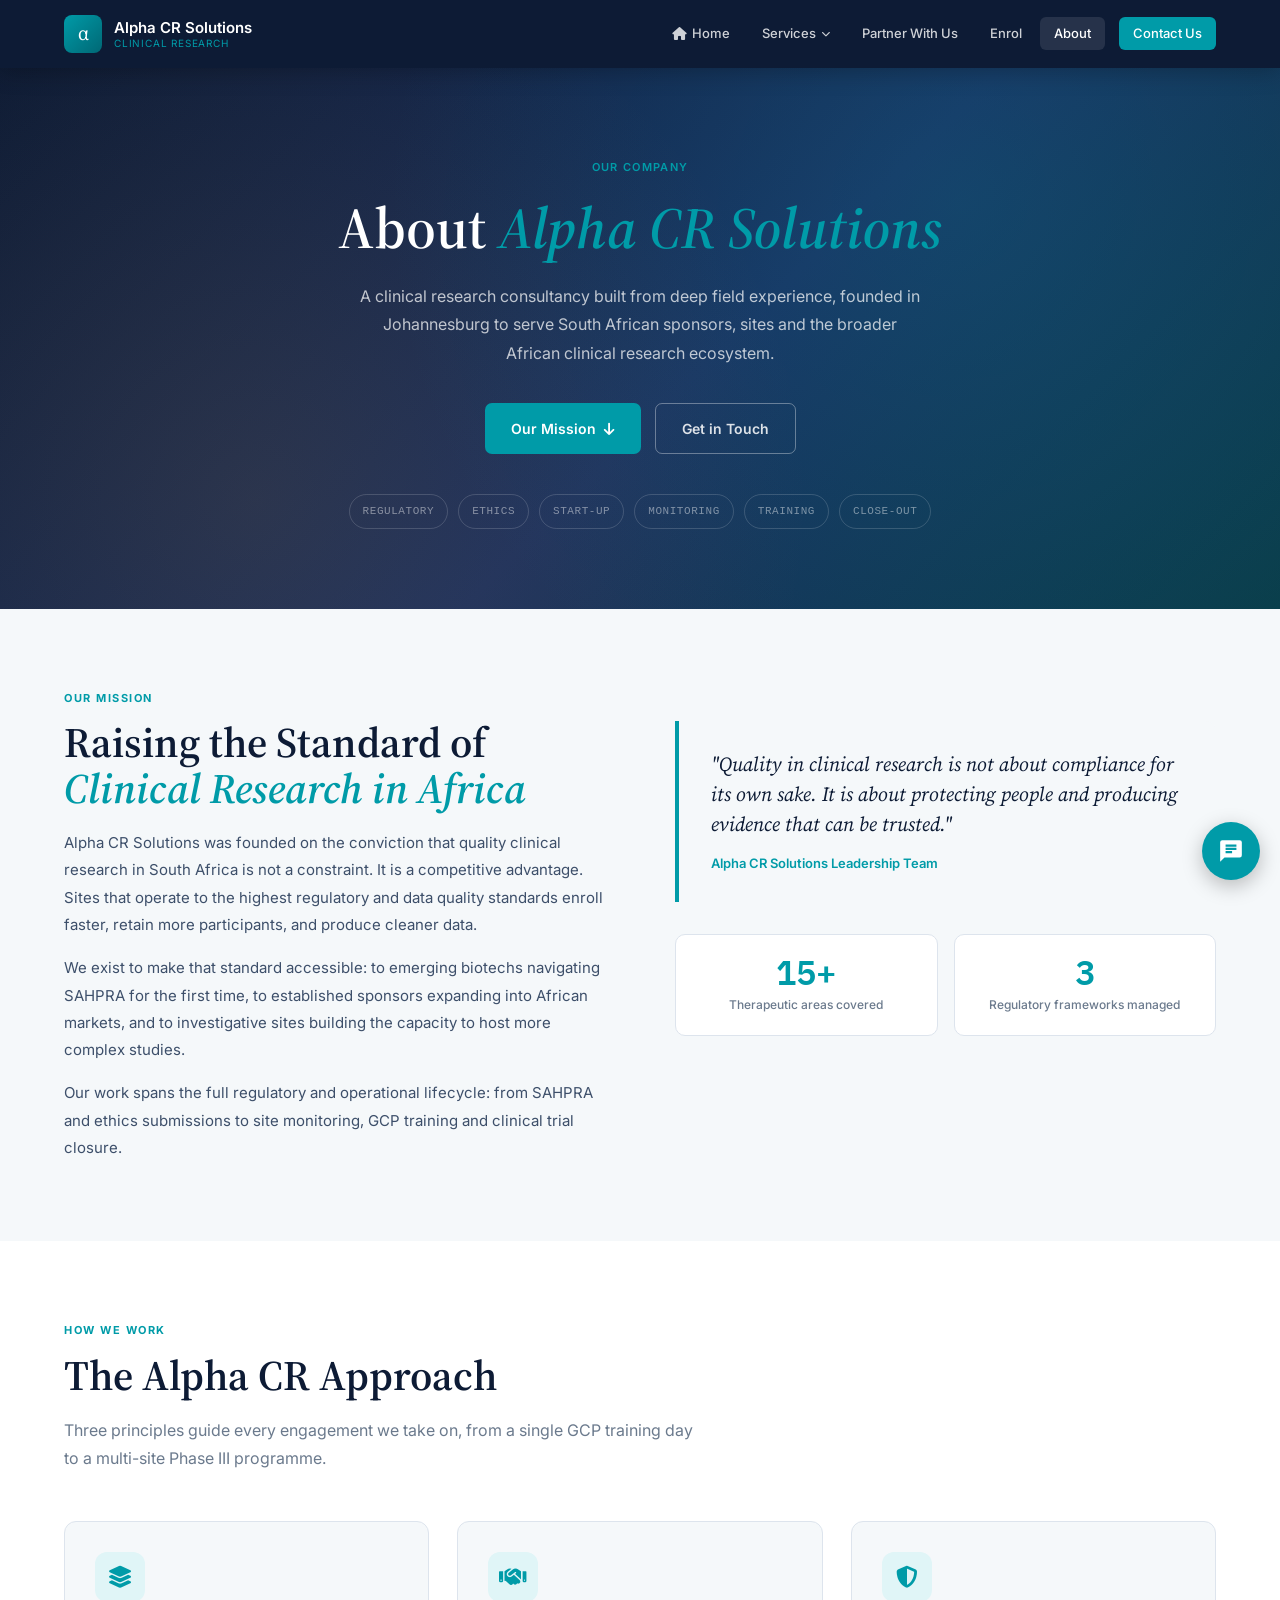
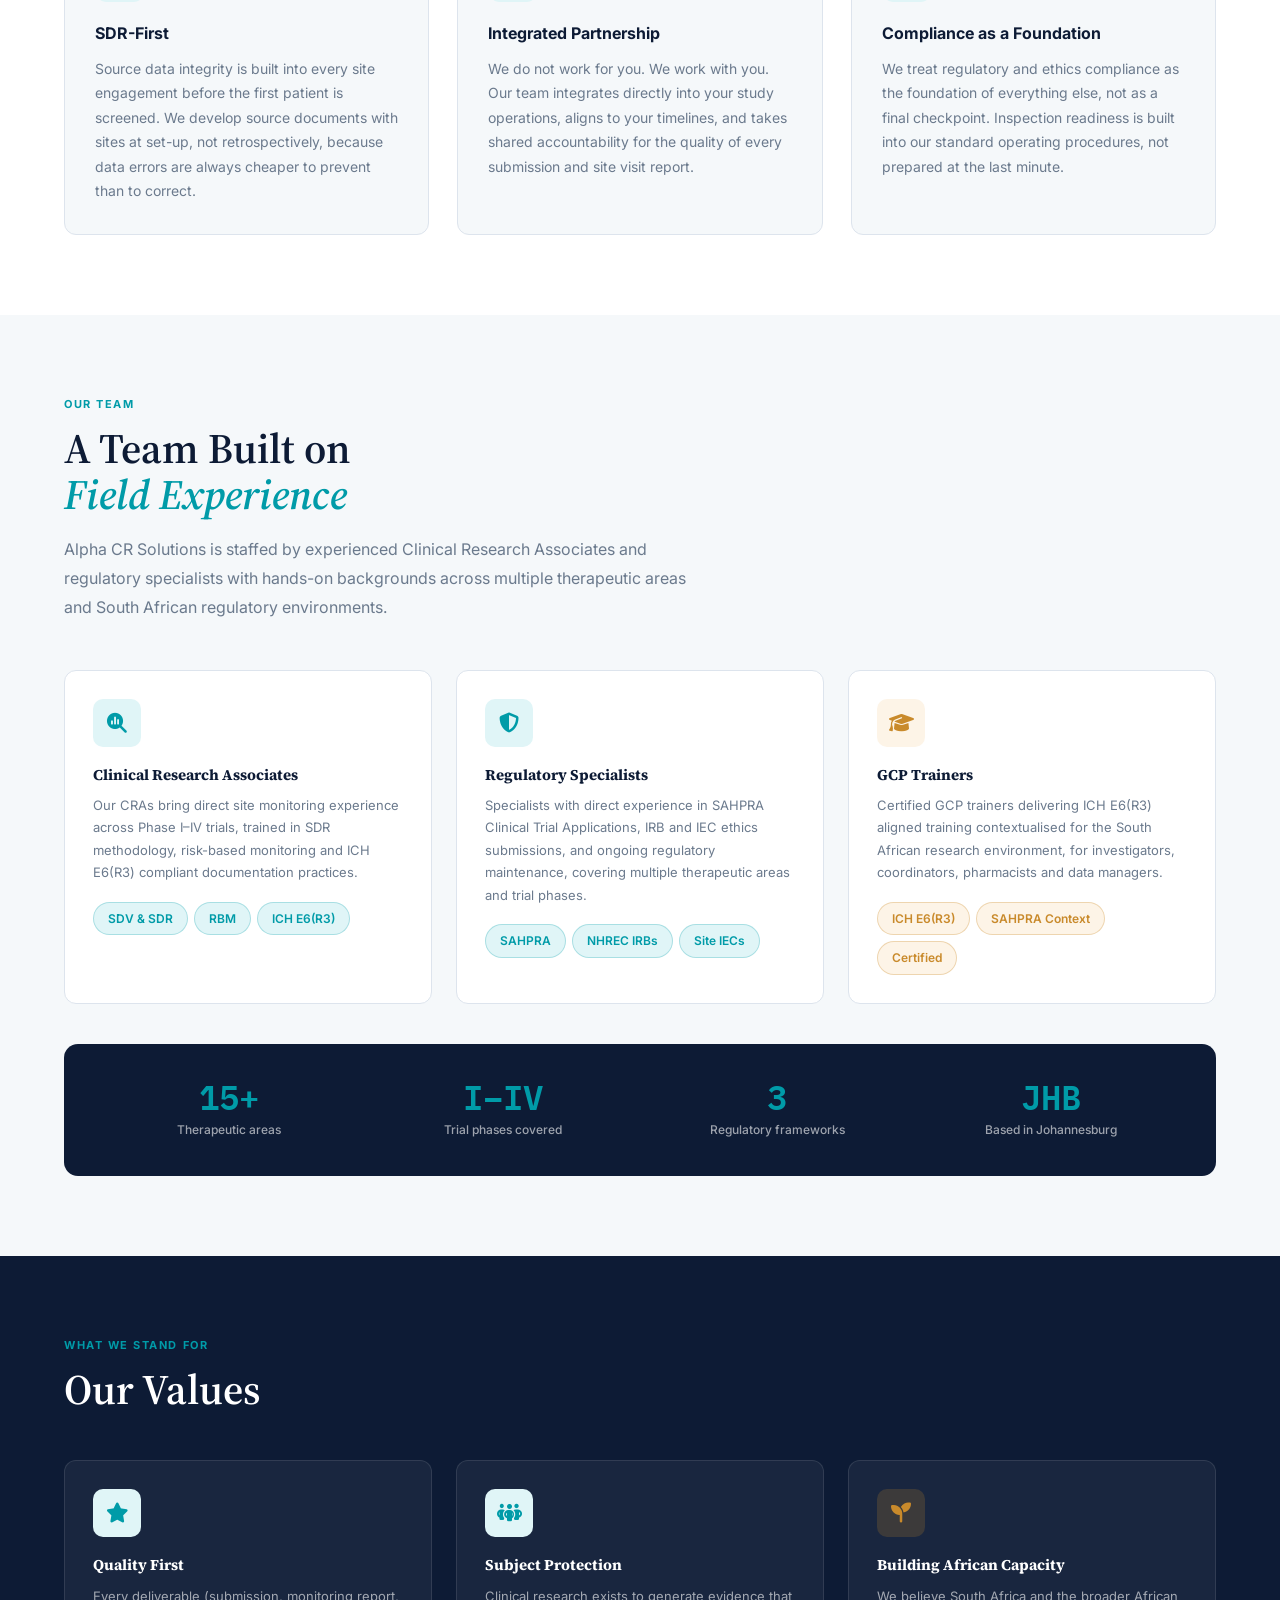
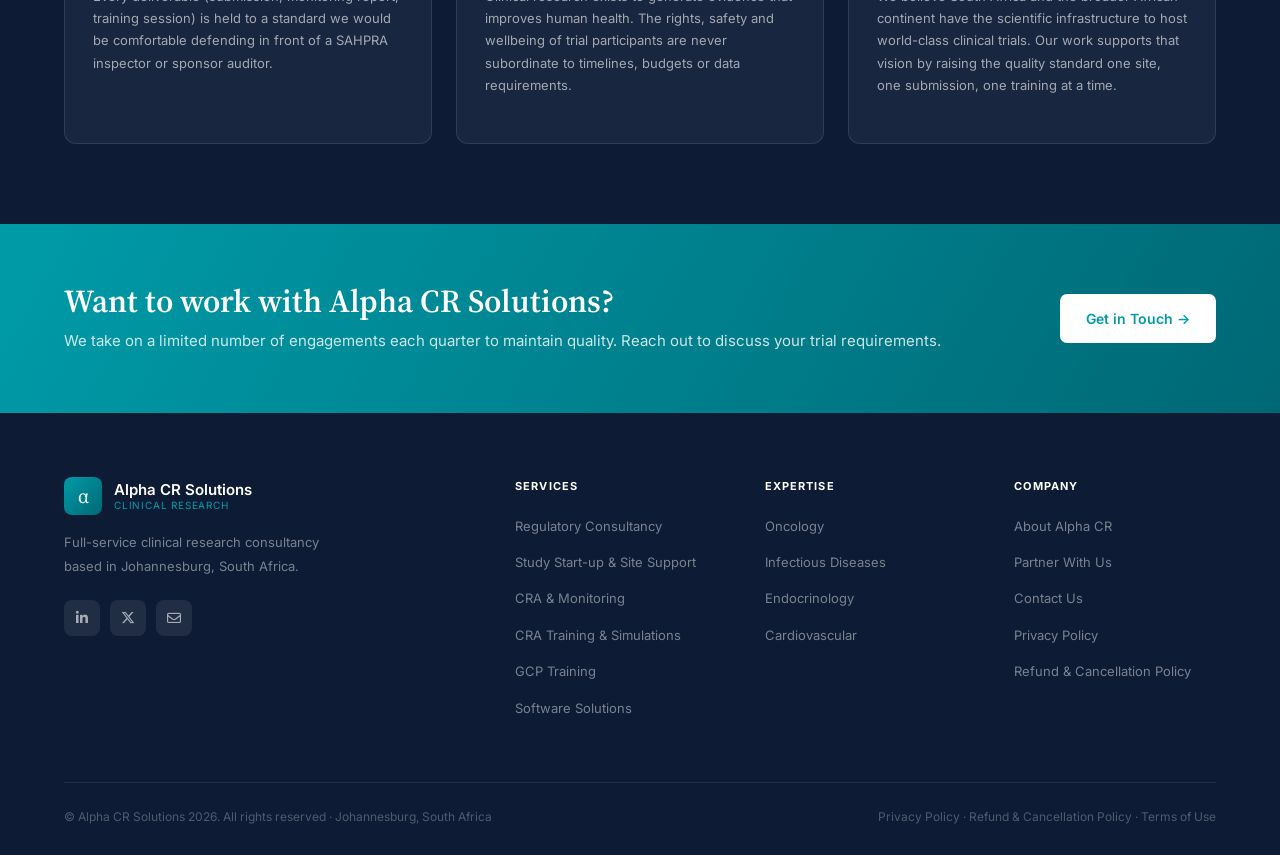
==== commit 171f510b: "Update site content: GCP accreditation and pricing, EFT details, Category D licences GCP training - " ====
--- a/about.html
+++ b/about.html
@@ -4,7 +4,7 @@
 <meta charset="UTF-8">
 <meta name="viewport" content="width=device-width, initial-scale=1.0">
 <title>About Us | Alpha CR Solutions</title>
-<meta name="description" content="About Alpha CR Solutions — clinical research consultancy in Johannesburg, South Africa. SAHPRA regulatory submissions, GCP training and CRA services.">
+<meta name="description" content="About Alpha CR Solutions: clinical research consultancy in Johannesburg, South Africa. SAHPRA regulatory submissions, GCP training and CRA services.">
 <link href="https://fonts.googleapis.com/css2?family=Source+Serif+4:ital,wght@0,400;0,600;0,700;1,400;1,600&family=Inter:wght@300;400;500;600;700&family=IBM+Plex+Mono:wght@400;500;600&display=swap" rel="stylesheet">
 <link rel="stylesheet" href="https://cdnjs.cloudflare.com/ajax/libs/font-awesome/6.5.0/css/all.min.css">
 <link rel="stylesheet" href="main.css?v=2">
@@ -76,13 +76,13 @@
   <div class="hero-inner" style="max-width:800px;text-align:center;margin:0 auto;">
     <p class="hero-breadcrumb">Our Company</p>
     <h1>About <em>Alpha CR Solutions</em></h1>
-    <p class="hero-sub" style="margin:0 auto 36px;max-width:560px;">A clinical research consultancy built from deep field experience — founded in Johannesburg to serve South African sponsors, sites and the broader African clinical research ecosystem.</p>
+    <p class="hero-sub" style="margin:0 auto 36px;max-width:560px;">A clinical research consultancy built from deep field experience, founded in Johannesburg to serve South African sponsors, sites and the broader African clinical research ecosystem.</p>
     <div class="hero-actions" style="justify-content:center;">
       <a href="#mission" class="btn btn-primary">Our Mission <i class="fa-solid fa-arrow-down"></i></a>
       <a href="contact.html" class="btn btn-ghost">Get in Touch</a>
     </div>
     <div class="lifecycle" aria-hidden="true">
-      <span class="lc-node">Protocol</span>
+      <span class="lc-node">Regulatory</span>
       <span class="lc-node">Ethics</span>
       <span class="lc-node">Start-up</span>
       <span class="lc-node">Monitoring</span>
@@ -99,13 +99,13 @@
       <div>
         <span class="section-label">Our Mission</span>
         <h2 class="section-title">Raising the Standard of<br><em>Clinical Research in Africa</em></h2>
-        <p style="font-size:15px;color:#3d4f6a;line-height:1.82;margin-bottom:16px;">Alpha CR Solutions was founded on the conviction that quality clinical research in South Africa is not a constraint — it is a competitive advantage. Sites that operate to the highest regulatory and data quality standards enroll faster, retain more participants, and produce cleaner data.</p>
-        <p style="font-size:15px;color:#3d4f6a;line-height:1.82;margin-bottom:16px;">We exist to make that standard accessible — to emerging biotechs navigating SAHPRA for the first time, to established sponsors expanding into African markets, and to investigative sites building the capacity to host more complex studies.</p>
-        <p style="font-size:15px;color:#3d4f6a;line-height:1.82;">Our work spans the full regulatory and operational lifecycle: from protocol development and ethics submissions to site monitoring, GCP training and clinical trial closure.</p>
+        <p style="font-size:15px;color:#3d4f6a;line-height:1.82;margin-bottom:16px;">Alpha CR Solutions was founded on the conviction that quality clinical research in South Africa is not a constraint. It is a competitive advantage. Sites that operate to the highest regulatory and data quality standards enroll faster, retain more participants, and produce cleaner data.</p>
+        <p style="font-size:15px;color:#3d4f6a;line-height:1.82;margin-bottom:16px;">We exist to make that standard accessible: to emerging biotechs navigating SAHPRA for the first time, to established sponsors expanding into African markets, and to investigative sites building the capacity to host more complex studies.</p>
+        <p style="font-size:15px;color:#3d4f6a;line-height:1.82;">Our work spans the full regulatory and operational lifecycle: from SAHPRA and ethics submissions to site monitoring, GCP training and clinical trial closure.</p>
       </div>
       <div>
         <div class="quote-block">
-          <p>"Quality in clinical research is not about compliance for its own sake — it is about protecting people and producing evidence that can be trusted."</p>
+          <p>"Quality in clinical research is not about compliance for its own sake. It is about protecting people and producing evidence that can be trusted."</p>
           <cite>Alpha CR Solutions Leadership Team</cite>
         </div>
         <div style="margin-top:28px;display:grid;grid-template-columns:1fr 1fr;gap:16px;">
@@ -128,22 +128,22 @@
   <div class="section-inner">
     <span class="section-label">How We Work</span>
     <h2 class="section-title">The Alpha CR Approach</h2>
-    <p class="section-lead">Three principles guide every engagement we take on — from a single GCP training day to a multi-site Phase III programme.</p>
+    <p class="section-lead">Three principles guide every engagement we take on, from a single GCP training day to a multi-site Phase III programme.</p>
     <div class="values-grid">
       <div class="value-card">
         <div class="value-icon"><i class="fa-solid fa-layer-group"></i></div>
         <h4>SDR-First</h4>
-        <p>Source data integrity is built into every site engagement before the first patient is screened. We develop source documents with sites at set-up, not retrospectively — because data errors are always cheaper to prevent than to correct.</p>
+        <p>Source data integrity is built into every site engagement before the first patient is screened. We develop source documents with sites at set-up, not retrospectively, because data errors are always cheaper to prevent than to correct.</p>
       </div>
       <div class="value-card">
         <div class="value-icon"><i class="fa-solid fa-handshake"></i></div>
         <h4>Integrated Partnership</h4>
-        <p>We do not work for you — we work with you. Our team integrates directly into your study operations, aligns to your timelines, and takes shared accountability for the quality of every submission and site visit report.</p>
+        <p>We do not work for you. We work with you. Our team integrates directly into your study operations, aligns to your timelines, and takes shared accountability for the quality of every submission and site visit report.</p>
       </div>
       <div class="value-card">
         <div class="value-icon"><i class="fa-solid fa-shield-halved"></i></div>
         <h4>Compliance as a Foundation</h4>
-        <p>We treat regulatory and ethics compliance as the foundation of everything else — not as a final checkpoint. Inspection readiness is built into our standard operating procedures, not prepared at the last minute.</p>
+        <p>We treat regulatory and ethics compliance as the foundation of everything else, not as a final checkpoint. Inspection readiness is built into our standard operating procedures, not prepared at the last minute.</p>
       </div>
     </div>
   </div>
@@ -160,7 +160,7 @@
       <div class="service-card">
         <div class="card-icon"><i class="fa-solid fa-magnifying-glass-chart"></i></div>
         <h3>Clinical Research Associates</h3>
-        <p>Our CRAs bring direct site monitoring experience across Phase I–IV trials — trained in SDR methodology, risk-based monitoring and ICH E6(R3) compliant documentation practices.</p>
+        <p>Our CRAs bring direct site monitoring experience across Phase I–IV trials, trained in SDR methodology, risk-based monitoring and ICH E6(R3) compliant documentation practices.</p>
         <div style="margin-top:16px;display:flex;gap:6px;flex-wrap:wrap;">
           <span class="badge badge-teal">SDV &amp; SDR</span>
           <span class="badge badge-teal">RBM</span>
@@ -170,7 +170,7 @@
       <div class="service-card">
         <div class="card-icon"><i class="fa-solid fa-shield-halved"></i></div>
         <h3>Regulatory Specialists</h3>
-        <p>Specialists with direct experience in SAHPRA Clinical Trial Applications, IRB and IEC ethics submissions, and ongoing regulatory maintenance — covering multiple therapeutic areas and trial phases.</p>
+        <p>Specialists with direct experience in SAHPRA Clinical Trial Applications, IRB and IEC ethics submissions, and ongoing regulatory maintenance, covering multiple therapeutic areas and trial phases.</p>
         <div style="margin-top:16px;display:flex;gap:6px;flex-wrap:wrap;">
           <span class="badge badge-teal">SAHPRA</span>
           <span class="badge badge-teal">NHREC IRBs</span>
@@ -180,7 +180,7 @@
       <div class="service-card">
         <div class="card-icon gold"><i class="fa-solid fa-graduation-cap"></i></div>
         <h3>GCP Trainers</h3>
-        <p>Certified GCP trainers delivering ICH E6(R3) aligned training contextualised for the South African research environment — for investigators, coordinators, pharmacists and data managers.</p>
+        <p>Certified GCP trainers delivering ICH E6(R3) aligned training contextualised for the South African research environment, for investigators, coordinators, pharmacists and data managers.</p>
         <div style="margin-top:16px;display:flex;gap:6px;flex-wrap:wrap;">
           <span class="badge badge-gold">ICH E6(R3)</span>
           <span class="badge badge-gold">SAHPRA Context</span>
@@ -220,7 +220,7 @@
       <div class="service-card dark">
         <div class="card-icon"><i class="fa-solid fa-star"></i></div>
         <h3>Quality First</h3>
-        <p>Every deliverable — submission, monitoring report, training session — is held to a standard we would be comfortable defending in front of a SAHPRA inspector or sponsor auditor.</p>
+        <p>Every deliverable (submission, monitoring report, training session) is held to a standard we would be comfortable defending in front of a SAHPRA inspector or sponsor auditor.</p>
       </div>
       <div class="service-card dark">
         <div class="card-icon"><i class="fa-solid fa-people-group"></i></div>
@@ -283,11 +283,11 @@
     </ul></div>
   </div>
   <div class="footer-bottom">
-    <span>© Alpha CR Solutions 2026 — All rights reserved · Johannesburg, South Africa</span>
+    <span>© Alpha CR Solutions 2026. All rights reserved · Johannesburg, South Africa</span>
     <span><a href="privacy-policy.html">Privacy Policy</a> · <a href="refund-and-cancellation-policy.html">Refund &amp; Cancellation Policy</a> · <a href="terms-of-use.html">Terms of Use</a></span>
   </div>
 </footer>
 <script src="main.js?v=2"></script>
-<script src="chat-widget.js?v=2" defer></script>
+<script src="chat-widget.js?v=3" defer></script>
 </body>
 </html>
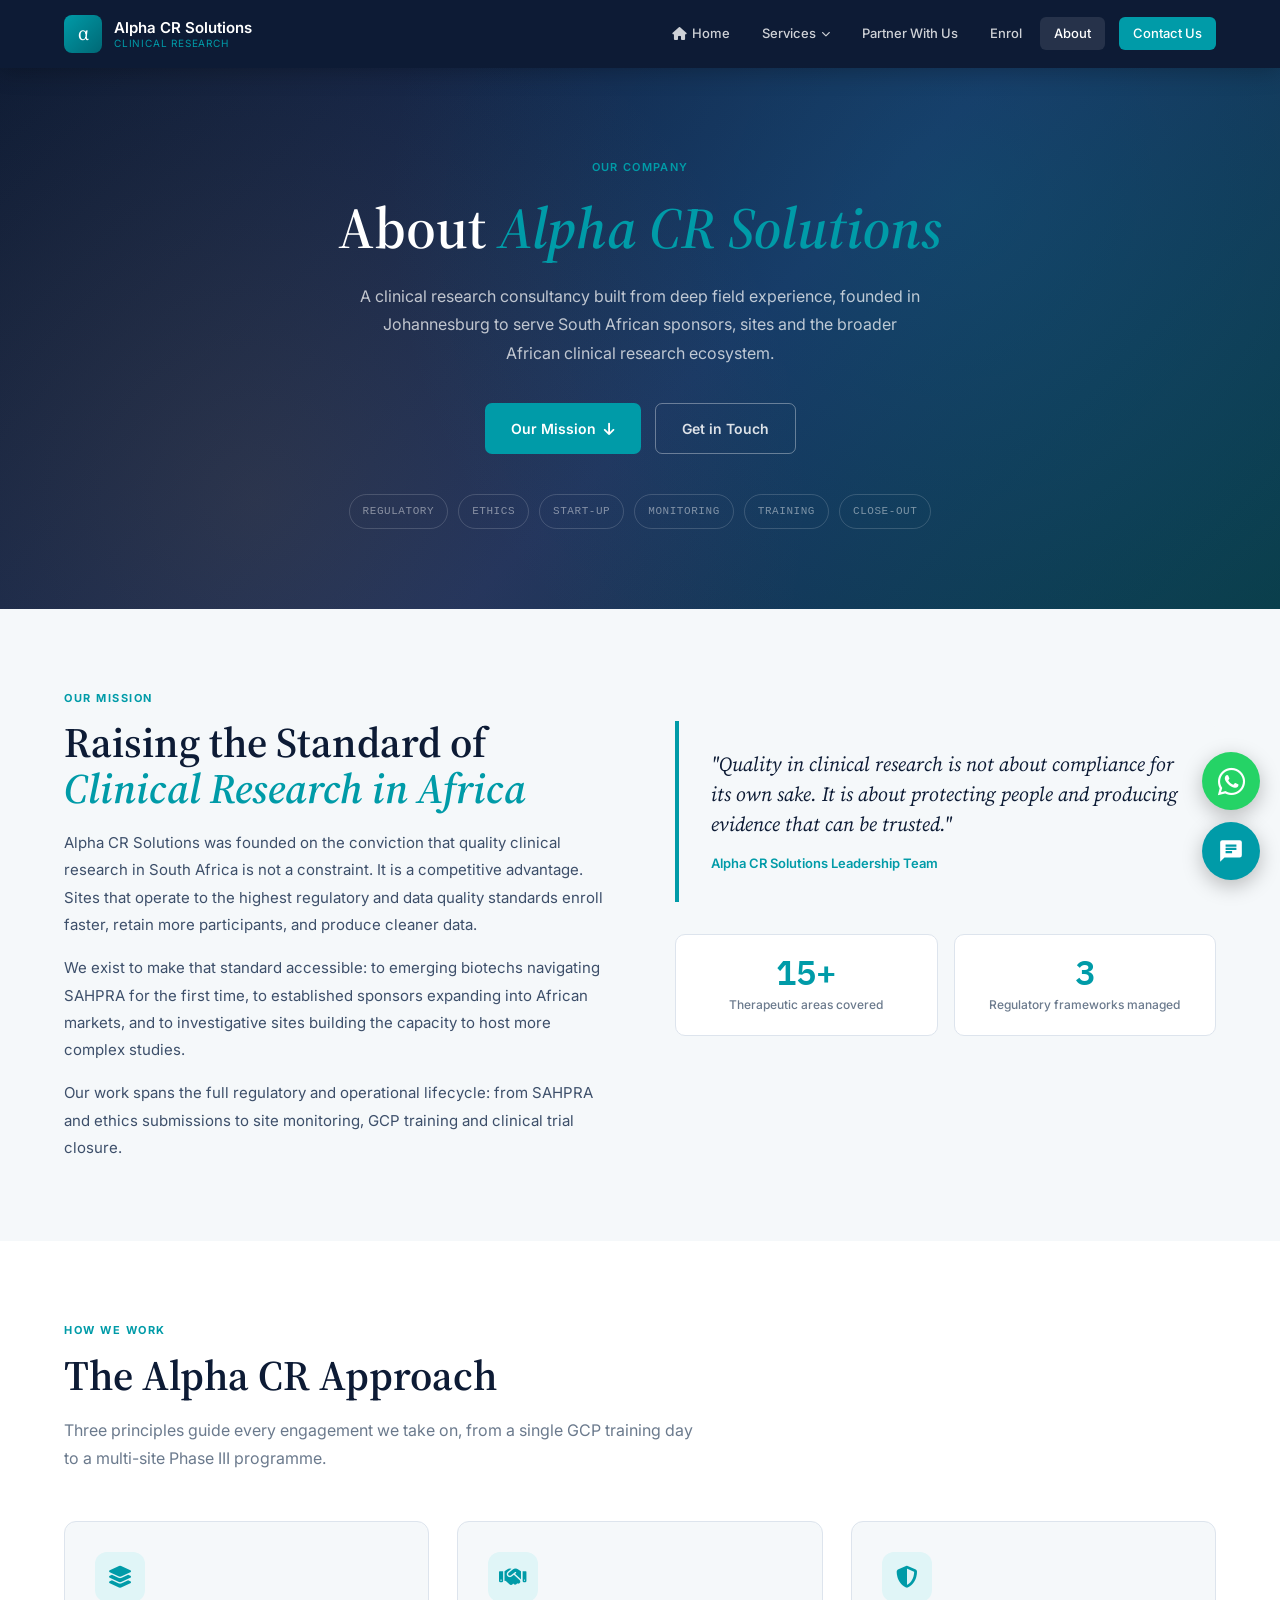
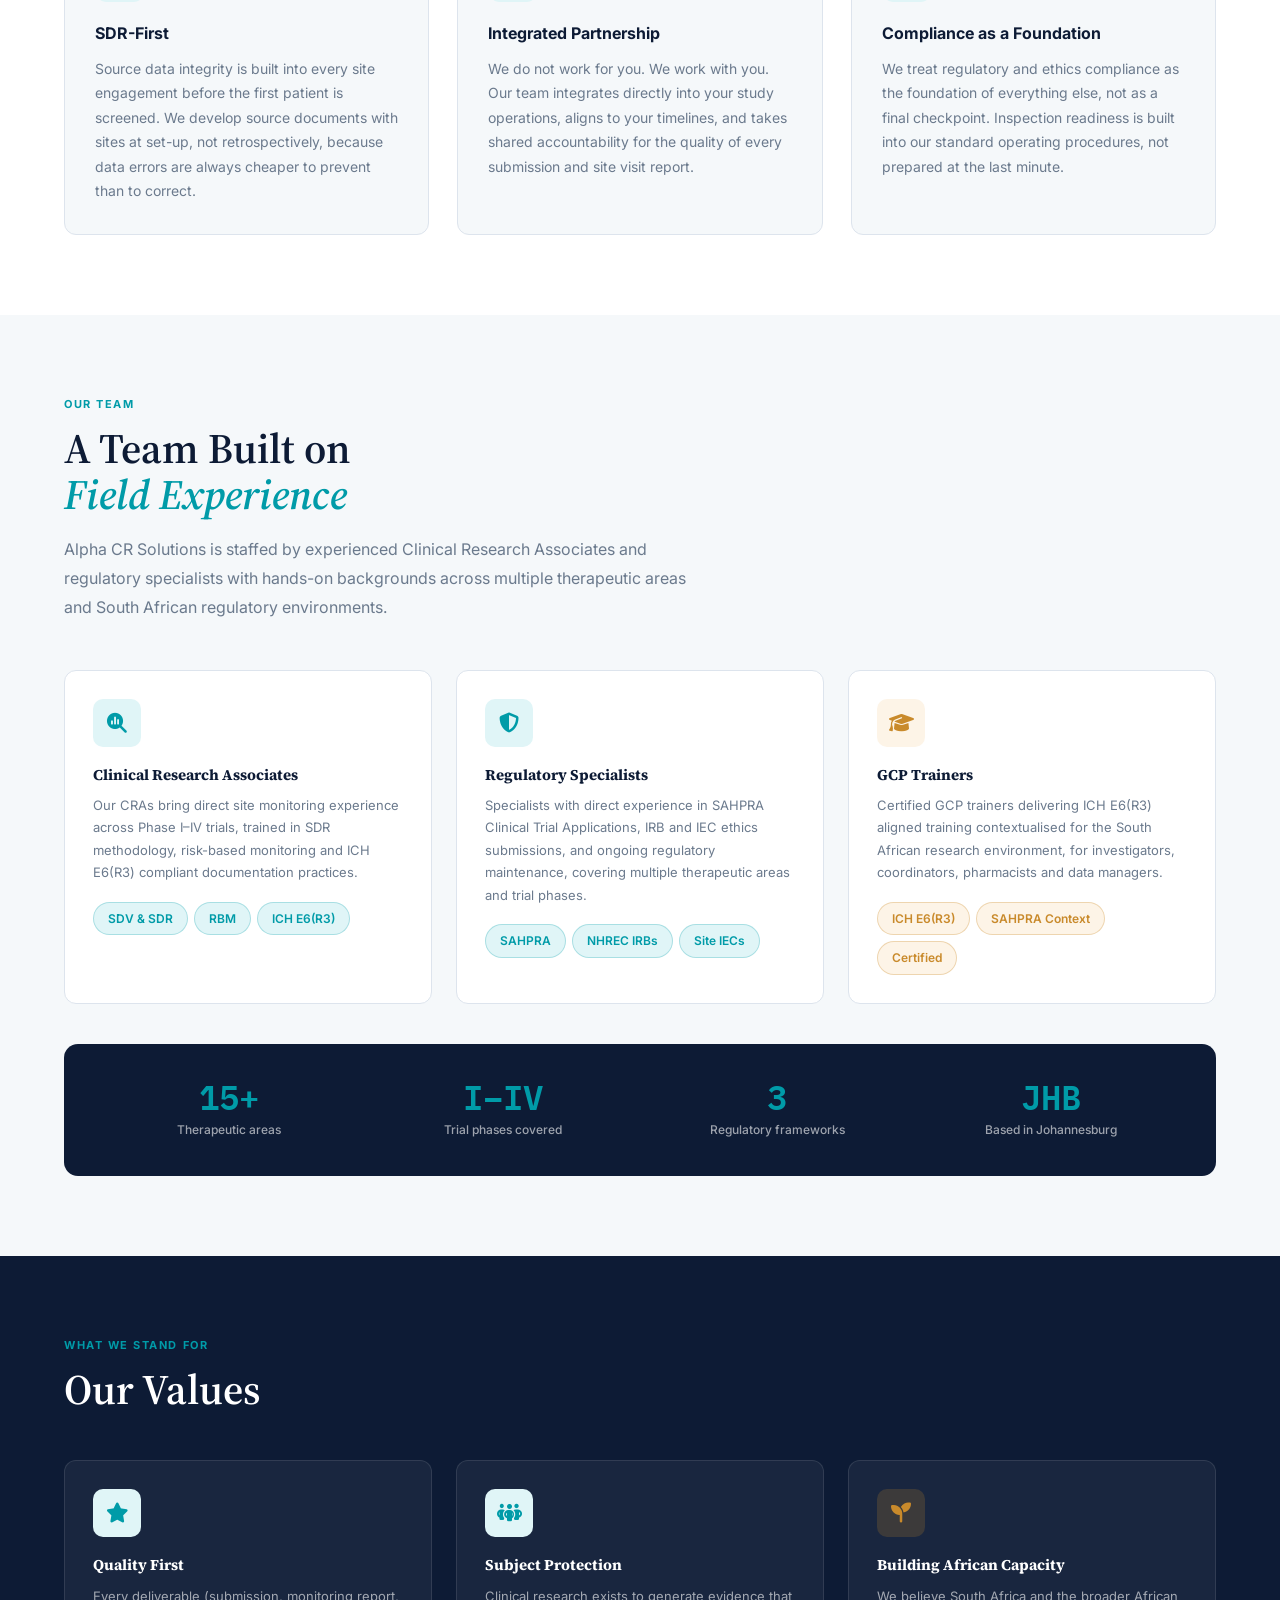
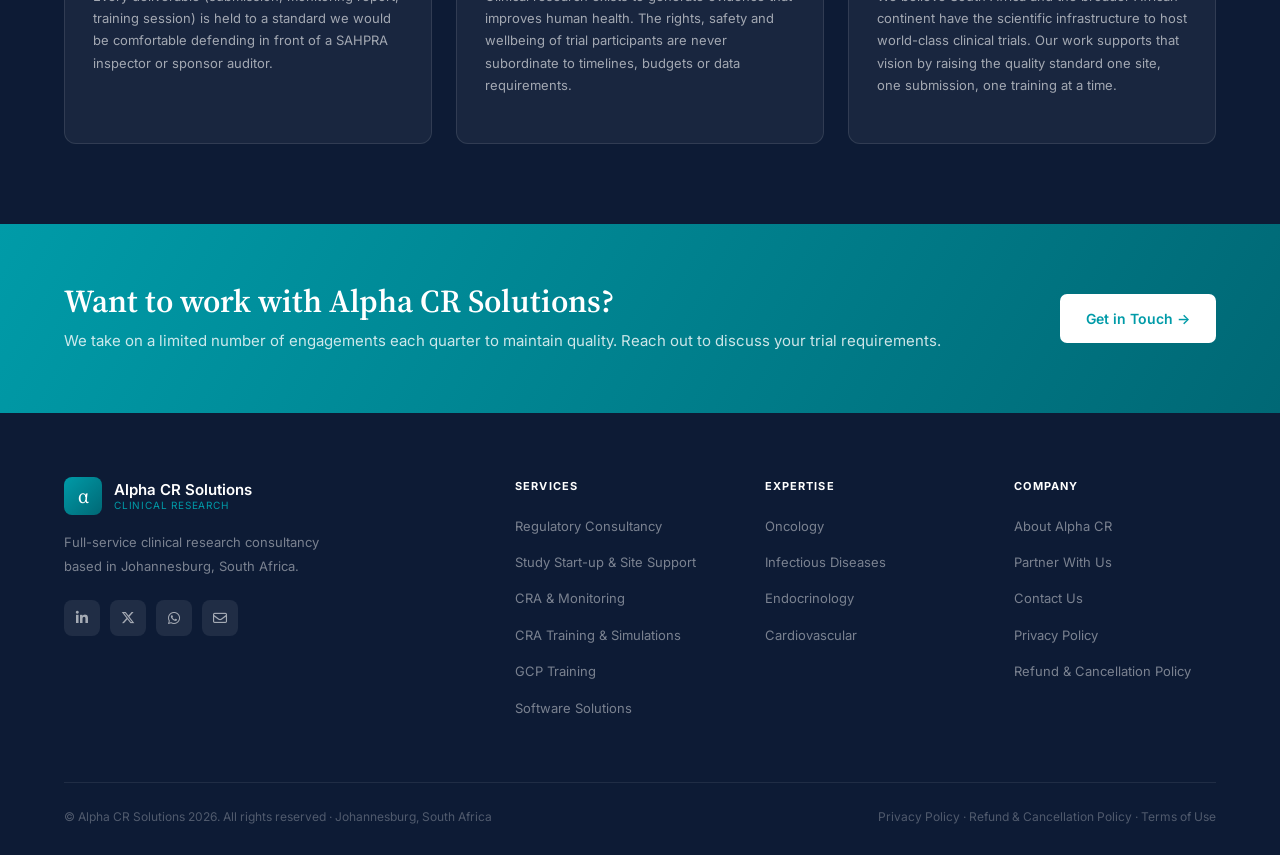
==== commit f3ac1f28: "Add WhatsApp number and floating WhatsApp widget - Floating WhatsApp button above the chat button on" ====
--- a/about.html
+++ b/about.html
@@ -259,6 +259,7 @@
       <div class="social-links">
         <a href="https://www.linkedin.com/company/alpha-cr-solutions/" target="_blank" rel="noopener"><i class="fa-brands fa-linkedin-in"></i></a>
         <a href="https://x.com/acrsoln" target="_blank" rel="noopener" aria-label="X / Twitter"><i class="fa-brands fa-x-twitter"></i></a>
+        <a href="https://wa.me/27608837967" target="_blank" rel="noopener" aria-label="WhatsApp"><i class="fa-brands fa-whatsapp"></i></a>
         <a href="mailto:enquiries@alphacrsolutions.co.za"><i class="fa-regular fa-envelope"></i></a>
       </div>
     </div>
@@ -288,6 +289,6 @@
   </div>
 </footer>
 <script src="main.js?v=2"></script>
-<script src="chat-widget.js?v=3" defer></script>
+<script src="chat-widget.js?v=4" defer></script>
 </body>
 </html>
